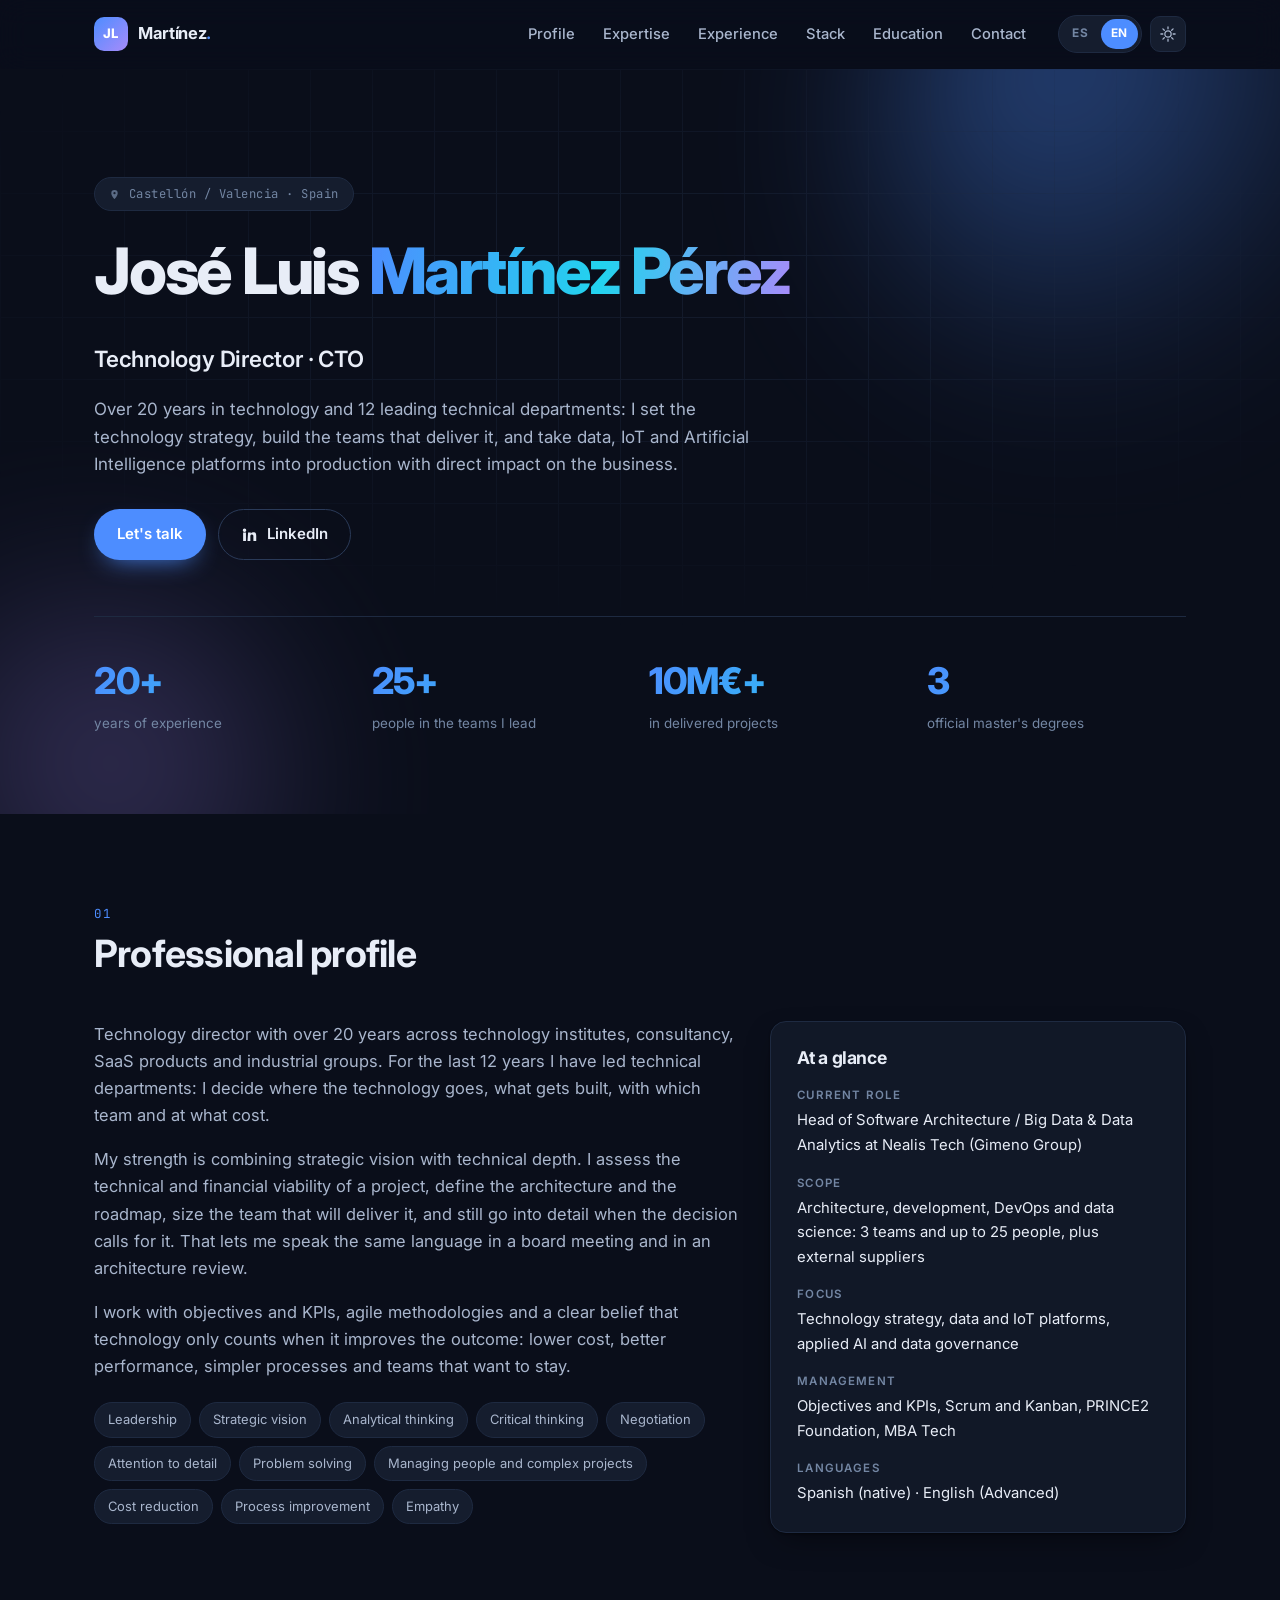
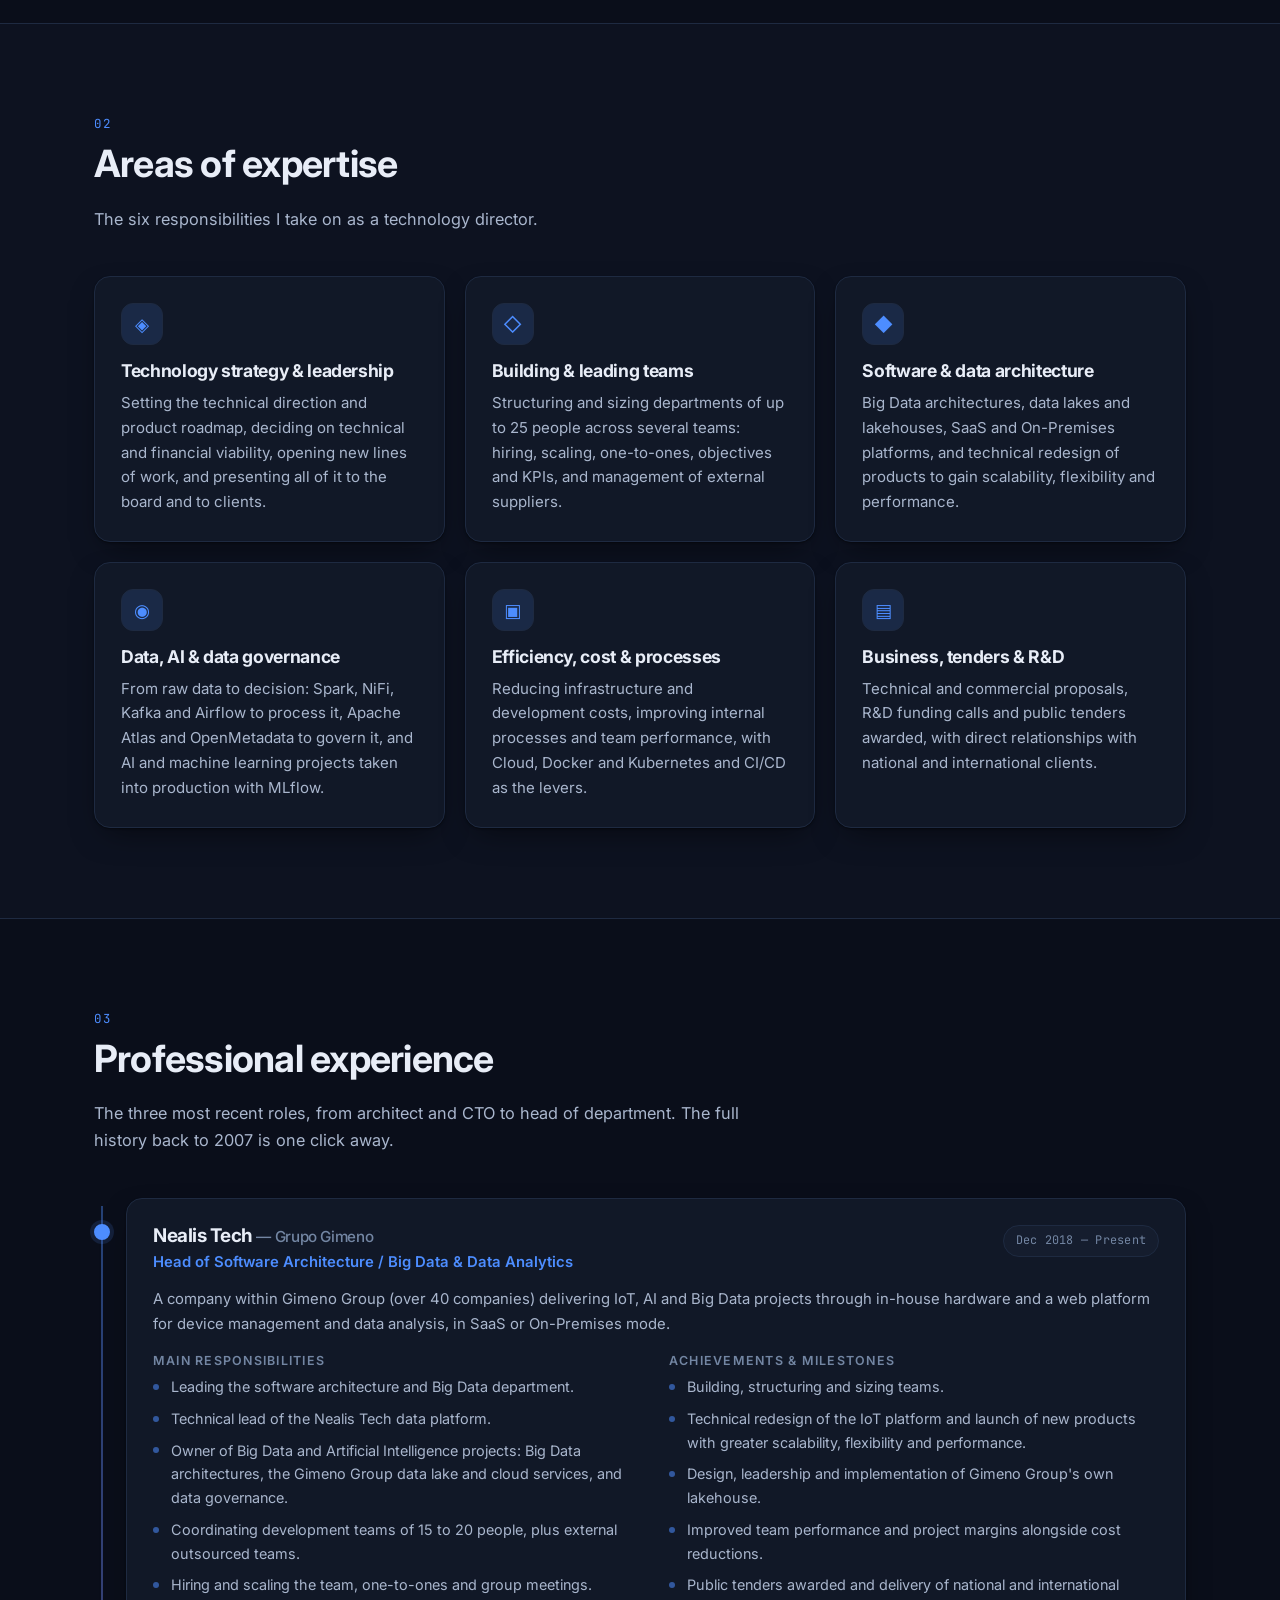
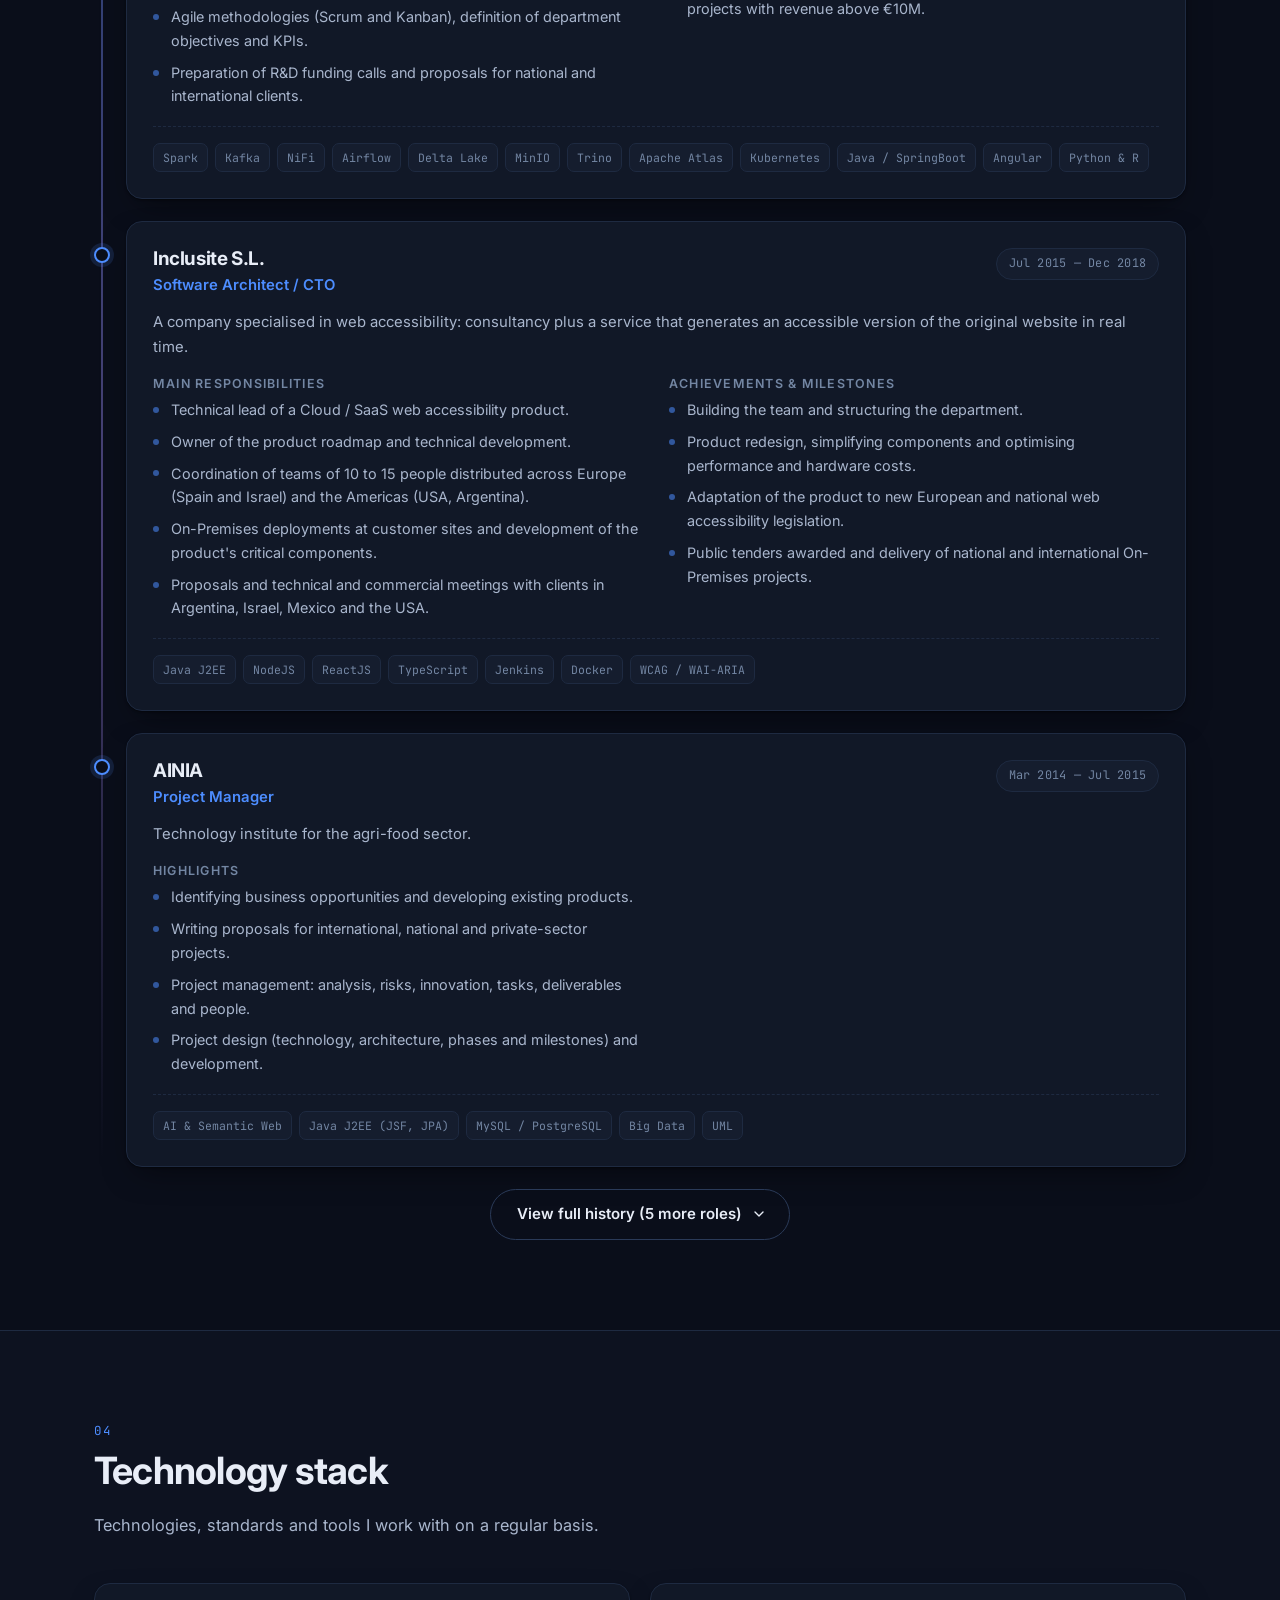
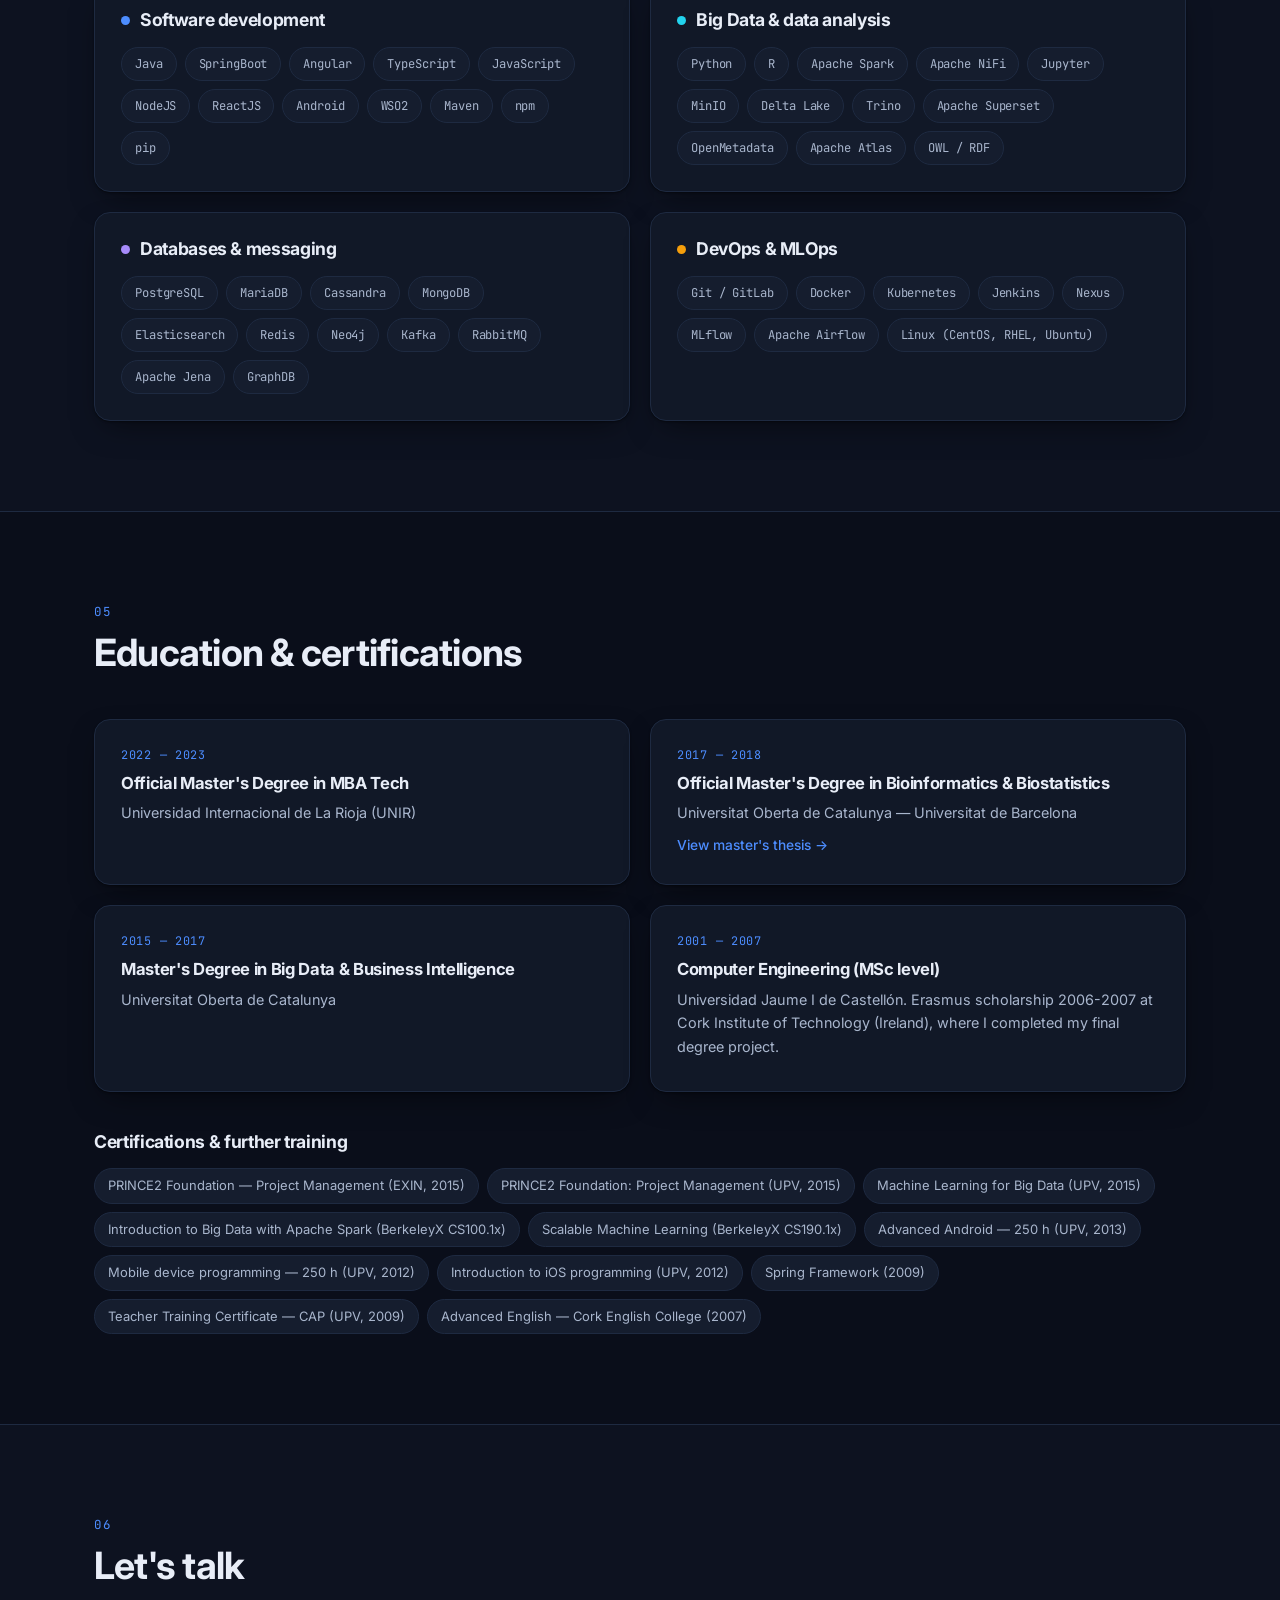
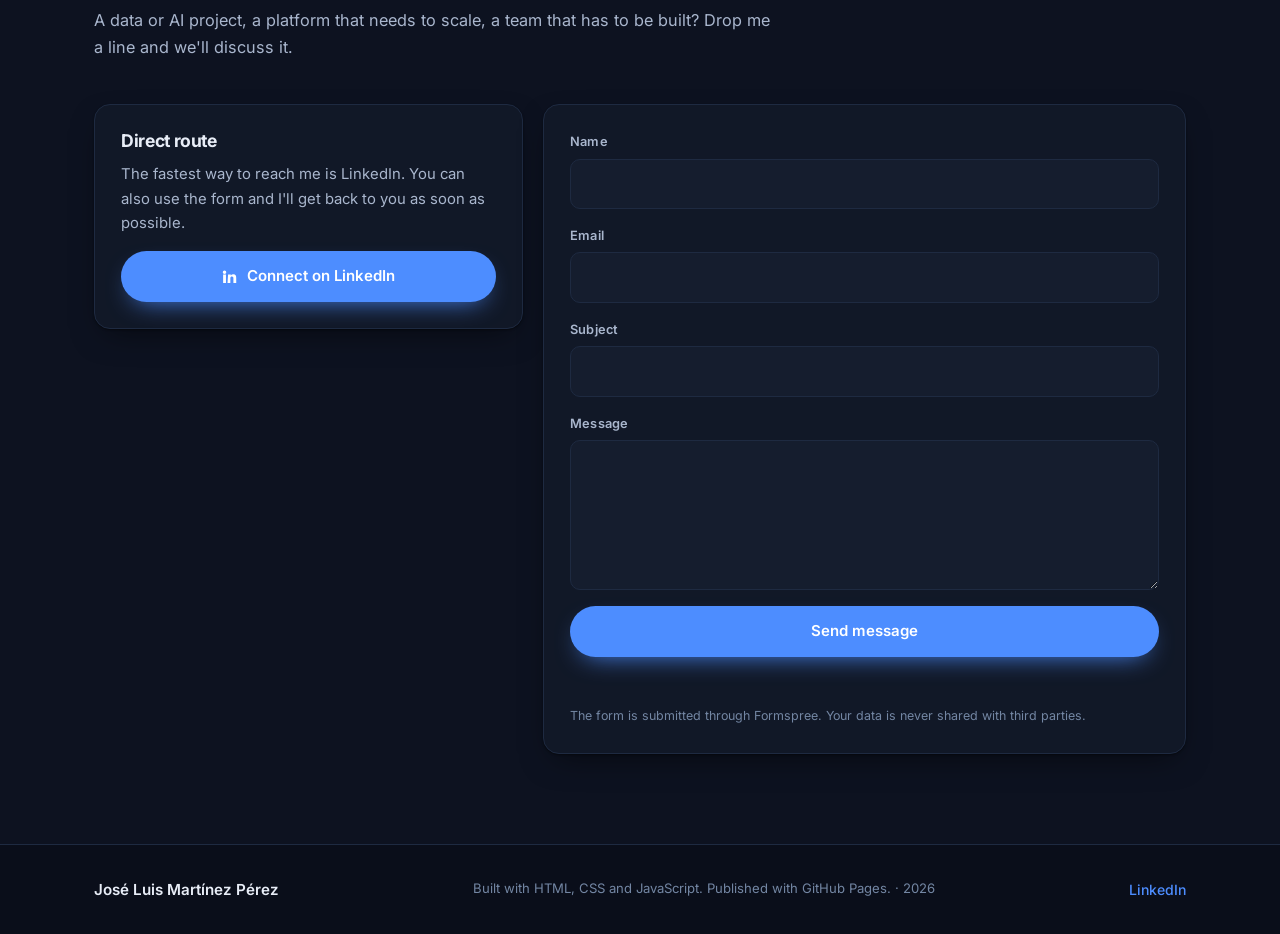
==== index.html @ 277a0e8e "first commit" ====
<!DOCTYPE html>
<html lang="es" data-theme="dark">
<head>
  <meta charset="UTF-8">
  <meta name="viewport" content="width=device-width, initial-scale=1.0">
  <title>José Luis Martínez Pérez — Director de Tecnología / CTO</title>

  <meta name="description" data-i18n="meta.description" content="Director de Tecnología / CTO con más de 20 años de experiencia. Estrategia tecnológica, dirección de equipos de desarrollo y plataformas de datos, IoT e Inteligencia Artificial en producción.">
  <meta name="author" content="José Luis Martínez Pérez">
  <meta name="theme-color" content="#0a0e1a">

  <!-- Open Graph -->
  <meta property="og:type" content="profile">
  <meta property="og:title" content="José Luis Martínez Pérez — Director de Tecnología / CTO">
  <meta property="og:description" data-i18n="meta.description" content="Director de Tecnología / CTO con más de 20 años de experiencia. Estrategia tecnológica, dirección de equipos y plataformas de datos e IA.">
  <meta property="og:url" content="https://USUARIO.github.io/">
  <meta name="twitter:card" content="summary_large_image">

  <link rel="canonical" href="https://USUARIO.github.io/">
  <link rel="icon" href="assets/img/favicon.svg" type="image/svg+xml">
  <link rel="preconnect" href="https://fonts.googleapis.com">
  <link rel="preconnect" href="https://fonts.gstatic.com" crossorigin>
  <link href="https://fonts.googleapis.com/css2?family=Inter:wght@300;400;500;600;700;800&family=JetBrains+Mono:wght@400;500&display=swap" rel="stylesheet">
  <link rel="stylesheet" href="assets/css/styles.css">

  <script type="application/ld+json">
  {
    "@context": "https://schema.org",
    "@type": "Person",
    "name": "José Luis Martínez Pérez",
    "jobTitle": "Chief Technology Officer",
    "url": "https://USUARIO.github.io/",
    "sameAs": ["https://www.linkedin.com/in/jlmartinez-tech-professional/"],
    "alumniOf": [
      {"@type": "CollegeOrUniversity", "name": "Universidad Jaume I de Castellón"},
      {"@type": "CollegeOrUniversity", "name": "Universitat Oberta de Catalunya"},
      {"@type": "CollegeOrUniversity", "name": "Universidad Internacional de La Rioja"}
    ],
    "knowsAbout": ["Big Data", "Inteligencia Artificial", "Arquitectura de Software", "Data Governance", "IoT", "Cloud", "DevOps"]
  }
  </script>
</head>
<body>
<a class="skip-link" href="#main" data-i18n="a11y.skip">Saltar al contenido principal</a>

<!-- ================= HEADER ================= -->
<header class="site-header" id="site-header">
  <div class="container header-inner">
    <a class="brand" href="#hero" aria-label="José Luis Martínez Pérez">
      <span class="brand-mark">JL</span>
      <span class="brand-text">Martínez<span class="dot">.</span></span>
    </a>

    <nav class="nav" id="nav" aria-label="Navegación principal">
      <a href="#about"      data-i18n="nav.about">Perfil</a>
      <a href="#expertise"  data-i18n="nav.expertise">Especialización</a>
      <a href="#experience" data-i18n="nav.experience">Experiencia</a>
      <a href="#stack"      data-i18n="nav.stack">Stack</a>
      <a href="#education"  data-i18n="nav.education">Formación</a>
      <a href="#contact"    data-i18n="nav.contact">Contacto</a>
    </nav>

    <div class="header-actions">
      <div class="lang-switch" role="group" aria-label="Idioma / Language">
        <button type="button" class="lang-btn is-active" data-lang="es" aria-pressed="true">ES</button>
        <button type="button" class="lang-btn" data-lang="en" aria-pressed="false">EN</button>
      </div>

      <button type="button" class="icon-btn" id="theme-toggle" aria-label="Cambiar tema" data-i18n-aria-label="a11y.theme">
        <svg class="icon-sun" viewBox="0 0 24 24" aria-hidden="true"><circle cx="12" cy="12" r="4.2"/><path d="M12 2.5v2.6M12 18.9v2.6M2.5 12h2.6M18.9 12h2.6M5.2 5.2l1.9 1.9M16.9 16.9l1.9 1.9M18.8 5.2l-1.9 1.9M7.1 16.9l-1.9 1.9"/></svg>
        <svg class="icon-moon" viewBox="0 0 24 24" aria-hidden="true"><path d="M20 14.2A8.4 8.4 0 1 1 9.8 4a6.6 6.6 0 0 0 10.2 10.2z"/></svg>
      </button>

      <button type="button" class="icon-btn nav-toggle" id="nav-toggle" aria-label="Abrir menú" data-i18n-aria-label="a11y.menu" aria-expanded="false" aria-controls="nav">
        <span class="burger"></span>
      </button>
    </div>
  </div>
  <div class="scroll-progress" id="scroll-progress" aria-hidden="true"></div>
</header>

<main id="main">

  <!-- ================= HERO ================= -->
  <section class="hero" id="hero">
    <div class="hero-bg" aria-hidden="true"><span class="orb orb-1"></span><span class="orb orb-2"></span><span class="grid-lines"></span></div>
    <div class="container hero-inner">
      <p class="eyebrow reveal" data-i18n="hero.eyebrow">Castellón / Valencia · España</p>
      <h1 class="reveal">José Luis <span class="grad">Martínez Pérez</span></h1>
      <p class="hero-role reveal" data-i18n="hero.role">Director de Tecnología · CTO</p>
      <p class="hero-lead reveal" data-i18n="hero.lead">Más de 20 años en tecnología y 12 dirigiendo áreas técnicas: defino la estrategia tecnológica, construyo los equipos que la ejecutan y llevo a producción plataformas de datos, IoT e Inteligencia Artificial con impacto directo en el negocio.</p>
      <div class="hero-cta reveal">
        <a class="btn btn-primary" href="#contact" data-i18n="hero.ctaContact">Hablemos</a>
        <a class="btn btn-ghost" href="https://www.linkedin.com/in/jlmartinez-tech-professional/" target="_blank" rel="noopener noreferrer">
          <svg viewBox="0 0 24 24" aria-hidden="true" class="btn-icon"><path d="M4.98 3.5a2.5 2.5 0 1 1 0 5 2.5 2.5 0 0 1 0-5zM3 9h4v12H3zM10 9h3.8v1.7h.05A4.2 4.2 0 0 1 17.6 8.7c3 0 3.9 1.9 3.9 5v7.3h-4v-6.5c0-1.6-.6-2.6-2-2.6-1.2 0-1.9.8-2.2 1.6-.1.3-.1.7-.1 1.1V21h-4z"/></svg>
          LinkedIn
        </a>
      </div>

      <ul class="metrics reveal">
        <li><span class="metric-value" data-count="20" data-suffix="+">0</span><span class="metric-label" data-i18n="metrics.years">años de experiencia</span></li>
        <li><span class="metric-value" data-count="25" data-suffix="+">0</span><span class="metric-label" data-i18n="metrics.team">personas en los equipos que dirijo</span></li>
        <li><span class="metric-value" data-count="10" data-suffix="M€+">0</span><span class="metric-label" data-i18n="metrics.revenue">en proyectos ejecutados</span></li>
        <li><span class="metric-value" data-count="3" data-suffix="">0</span><span class="metric-label" data-i18n="metrics.masters">másteres oficiales</span></li>
      </ul>
    </div>
  </section>

  <!-- ================= ABOUT ================= -->
  <section class="section" id="about">
    <div class="container">
      <header class="section-head reveal">
        <span class="section-index">01</span>
        <h2 data-i18n="about.title">Perfil profesional</h2>
      </header>

      <div class="about-grid">
        <div class="about-text reveal">
          <p data-i18n="about.p1">Director de tecnología con más de 20 años de recorrido en institutos tecnológicos, consultoría, producto SaaS y grupos industriales. Los últimos 12 años he dirigido áreas técnicas: decido hacia dónde va la tecnología, qué se construye, con qué equipo y a qué coste.</p>
          <p data-i18n="about.p2">Mi punto fuerte es la combinación de visión estratégica y profundidad técnica. Evalúo la viabilidad técnica y económica de un proyecto, defino la arquitectura y el roadmap, dimensiono el equipo que lo hará realidad y sigo bajando al detalle cuando la decisión lo exige. Eso me permite hablar el mismo idioma en un comité de dirección y en una revisión de arquitectura.</p>
          <p data-i18n="about.p3">Trabajo con objetivos y KPIs, metodologías ágiles y una idea clara de que la tecnología solo vale si mejora el resultado: menos coste, más rendimiento, procesos más simples y equipos que quieren quedarse.</p>

          <ul class="chips" aria-label="Habilidades">
            <li data-i18n="skills.leadership">Liderazgo</li>
            <li data-i18n="skills.strategy">Visión estratégica</li>
            <li data-i18n="skills.analytical">Capacidad analítica</li>
            <li data-i18n="skills.critical">Pensamiento crítico</li>
            <li data-i18n="skills.negotiation">Negociación</li>
            <li data-i18n="skills.detail">Atención al detalle</li>
            <li data-i18n="skills.problem">Resolución de problemas</li>
            <li data-i18n="skills.people">Gestión de personas y proyectos complejos</li>
            <li data-i18n="skills.cost">Reducción de costes</li>
            <li data-i18n="skills.process">Mejora de procesos</li>
            <li data-i18n="skills.empathy">Empatía</li>
          </ul>
        </div>

        <aside class="card about-card reveal">
          <h3 data-i18n="about.factsTitle">En resumen</h3>
          <dl class="facts">
            <div><dt data-i18n="about.fRole">Rol actual</dt><dd data-i18n="about.fRoleV">Director del área de arquitectura software / Big Data &amp; Data Analytics en Nealis Tech (Grupo Gimeno)</dd></div>
            <div><dt data-i18n="about.fScope">Ámbito</dt><dd data-i18n="about.fScopeV">Arquitectura, desarrollo, DevOps y ciencia de datos: 3 equipos y hasta 25 personas, con proveedores externos</dd></div>
            <div><dt data-i18n="about.fFocus">Foco</dt><dd data-i18n="about.fFocusV">Estrategia tecnológica, plataformas de datos e IoT, IA aplicada y gobierno del dato</dd></div>
            <div><dt data-i18n="about.fMethod">Gestión</dt><dd data-i18n="about.fMethodV">Objetivos y KPIs, Scrum y Kanban, PRINCE2 Foundation, MBA Tech</dd></div>
            <div><dt data-i18n="about.fLang">Idiomas</dt><dd data-i18n="about.fLangV">Español (nativo) · Inglés (Advanced)</dd></div>
          </dl>
        </aside>
      </div>
    </div>
  </section>

  <!-- ================= EXPERTISE ================= -->
  <section class="section section-alt" id="expertise">
    <div class="container">
      <header class="section-head reveal">
        <span class="section-index">02</span>
        <h2 data-i18n="expertise.title">Áreas de especialización</h2>
        <p class="section-sub" data-i18n="expertise.sub">Las seis responsabilidades que asumo como director de tecnología.</p>
      </header>

      <div class="cards">
        <article class="card reveal">
          <div class="card-icon" aria-hidden="true">◈</div>
          <h3 data-i18n="exp1.t">Estrategia y dirección tecnológica</h3>
          <p data-i18n="exp1.d">Definición del rumbo técnico y del roadmap de producto, decisiones de viabilidad técnica y económica, apertura de nuevas líneas de trabajo y presentación de todo ello ante dirección y cliente.</p>
        </article>
        <article class="card reveal">
          <div class="card-icon" aria-hidden="true">◇</div>
          <h3 data-i18n="exp2.t">Construcción y dirección de equipos</h3>
          <p data-i18n="exp2.d">Estructuración y dimensionamiento de departamentos de hasta 25 personas repartidos en varios equipos: contratación, escalado, one-to-ones, objetivos y KPIs, y gestión de proveedores externos.</p>
        </article>
        <article class="card reveal">
          <div class="card-icon" aria-hidden="true">◆</div>
          <h3 data-i18n="exp3.t">Arquitectura de software y datos</h3>
          <p data-i18n="exp3.d">Arquitecturas Big Data, datalakes y lakehouses, plataformas SaaS y On-Premises, y rediseño técnico de productos para ganar escalabilidad, flexibilidad y rendimiento.</p>
        </article>
        <article class="card reveal">
          <div class="card-icon" aria-hidden="true">◉</div>
          <h3 data-i18n="exp4.t">Datos, IA y gobierno del dato</h3>
          <p data-i18n="exp4.d">Del dato en bruto a la decisión: Spark, NiFi, Kafka y Airflow para procesarlo, Apache Atlas y OpenMetadata para gobernarlo, y proyectos de IA y machine learning llevados a producción con MLflow.</p>
        </article>
        <article class="card reveal">
          <div class="card-icon" aria-hidden="true">▣</div>
          <h3 data-i18n="exp5.t">Eficiencia, coste y procesos</h3>
          <p data-i18n="exp5.d">Reducción de costes de infraestructura y desarrollo, mejora de procesos internos y del rendimiento del equipo, con Cloud, Docker y Kubernetes y CI/CD como palancas.</p>
        </article>
        <article class="card reveal">
          <div class="card-icon" aria-hidden="true">▤</div>
          <h3 data-i18n="exp6.t">Negocio, licitaciones e I+D</h3>
          <p data-i18n="exp6.d">Propuestas técnicas y económicas, convocatorias de I+D y licitaciones públicas adjudicadas, con relación directa con cliente nacional e internacional.</p>
        </article>
      </div>
    </div>
  </section>

  <!-- ================= EXPERIENCE ================= -->
  <section class="section" id="experience">
    <div class="container">
      <header class="section-head reveal">
        <span class="section-index">03</span>
        <h2 data-i18n="experience.title">Experiencia profesional</h2>
        <p class="section-sub" data-i18n="experience.sub">Los últimos tres puestos, de arquitecto y CTO a director de área. El historial completo, hasta 2007, está un clic más abajo.</p>
      </header>

      <ol class="timeline" id="timeline">
        <!-- Nealis Tech -->
        <li class="tl-item reveal">
          <div class="tl-marker" aria-hidden="true"></div>
          <div class="tl-card card">
            <div class="tl-head">
              <div>
                <h3>Nealis Tech <span class="tl-org">— Grupo Gimeno</span></h3>
                <p class="tl-role" data-i18n="job1.role">Director del área de arquitectura software / Big Data &amp; Data Analytics</p>
              </div>
              <span class="tl-date"><span data-i18n="job1.date">Dic 2018 — Actualidad</span></span>
            </div>
            <p class="tl-about" data-i18n="job1.about">Empresa del Grupo Gimeno (más de 40 empresas) dedicada a proyectos de IoT, IA y Big Data mediante hardware propio y una plataforma web de gestión de dispositivos y análisis de datos, en modo SaaS u On-Premises.</p>
            <div class="tl-cols">
              <div>
                <h4 data-i18n="labels.functions">Funciones principales</h4>
                <ul>
                  <li data-i18n="job1.f1">Dirección del área de arquitectura software y Big Data.</li>
                  <li data-i18n="job1.f2">Líder técnico de la plataforma de datos de Nealis Tech.</li>
                  <li data-i18n="job1.f3">Responsable de proyectos de Big Data e Inteligencia Artificial: arquitecturas Big Data, datalake y servicios cloud de Grupo Gimeno, y gobierno del dato.</li>
                  <li data-i18n="job1.f4">Coordinación de equipos de desarrollo de 15 a 20 personas, más equipos externos en outsourcing.</li>
                  <li data-i18n="job1.f5">Contratación y escalado del equipo, one-to-ones y reuniones grupales.</li>
                  <li data-i18n="job1.f6">Metodologías ágiles (Scrum y Kanban), definición de objetivos y KPIs del departamento.</li>
                  <li data-i18n="job1.f7">Preparación de convocatorias de I+D y propuestas a clientes nacionales e internacionales.</li>
                </ul>
              </div>
              <div>
                <h4 data-i18n="labels.achievements">Logros e hitos</h4>
                <ul>
                  <li data-i18n="job1.a1">Construcción, estructuración y dimensionamiento de equipos.</li>
                  <li data-i18n="job1.a2">Rediseño técnico de la plataforma IoT y lanzamiento de nuevos productos con mayor escalabilidad, flexibilidad y rendimiento.</li>
                  <li data-i18n="job1.a3">Diseño, dirección e implementación del lakehouse propio de Grupo Gimeno.</li>
                  <li data-i18n="job1.a4">Aumento del rendimiento del equipo y del beneficio de los proyectos con reducción de costes.</li>
                  <li data-i18n="job1.a5">Adjudicación de licitaciones públicas y ejecución de proyectos nacionales e internacionales con facturación superior a 10 M€.</li>
                </ul>
              </div>
            </div>
            <ul class="tl-tags">
              <li>Spark</li><li>Kafka</li><li>NiFi</li><li>Airflow</li><li>Delta Lake</li><li>MinIO</li><li>Trino</li><li>Apache Atlas</li><li>Kubernetes</li><li>Java / SpringBoot</li><li>Angular</li><li>Python &amp; R</li>
            </ul>
          </div>
        </li>

        <!-- Inclusite -->
        <li class="tl-item reveal">
          <div class="tl-marker" aria-hidden="true"></div>
          <div class="tl-card card">
            <div class="tl-head">
              <div>
                <h3>Inclusite S.L.</h3>
                <p class="tl-role" data-i18n="job2.role">Arquitecto de software / CTO</p>
              </div>
              <span class="tl-date"><span data-i18n="job2.date">Jul 2015 — Dic 2018</span></span>
            </div>
            <p class="tl-about" data-i18n="job2.about">Empresa dedicada a la accesibilidad web: consultoría y un servicio que genera en tiempo real una versión accesible de la web original.</p>
            <div class="tl-cols">
              <div>
                <h4 data-i18n="labels.functions">Funciones principales</h4>
                <ul>
                  <li data-i18n="job2.f1">Líder técnico de un producto de accesibilidad web Cloud / SaaS.</li>
                  <li data-i18n="job2.f2">Responsable del roadmap de producto y del desarrollo técnico.</li>
                  <li data-i18n="job2.f3">Coordinación de equipos de 10 a 15 personas distribuidos entre Europa (España e Israel) y América (EE. UU., Argentina).</li>
                  <li data-i18n="job2.f4">Implantaciones On-Premises en instalaciones de cliente y desarrollo de las partes críticas del producto.</li>
                  <li data-i18n="job2.f5">Propuestas y reuniones técnicas y comerciales con clientes de Argentina, Israel, México y EE. UU.</li>
                </ul>
              </div>
              <div>
                <h4 data-i18n="labels.achievements">Logros e hitos</h4>
                <ul>
                  <li data-i18n="job2.a1">Construcción del equipo y estructuración del departamento.</li>
                  <li data-i18n="job2.a2">Rediseño del producto simplificando piezas y optimizando rendimiento y costes de hardware.</li>
                  <li data-i18n="job2.a3">Adaptación del producto a la nueva legislación europea y nacional de accesibilidad web.</li>
                  <li data-i18n="job2.a4">Adjudicación de licitaciones públicas y ejecución de proyectos On-Premises nacionales e internacionales.</li>
                </ul>
              </div>
            </div>
            <ul class="tl-tags">
              <li>Java J2EE</li><li>NodeJS</li><li>ReactJS</li><li>TypeScript</li><li>Jenkins</li><li>Docker</li><li>WCAG / WAI-ARIA</li>
            </ul>
          </div>
        </li>

        <!-- AINIA -->
        <li class="tl-item reveal">
          <div class="tl-marker" aria-hidden="true"></div>
          <div class="tl-card card">
            <div class="tl-head">
              <div>
                <h3>AINIA</h3>
                <p class="tl-role" data-i18n="job3.role">Jefe de proyectos</p>
              </div>
              <span class="tl-date"><span data-i18n="job3.date">Mar 2014 — Jul 2015</span></span>
            </div>
            <p class="tl-about" data-i18n="job3.about">Instituto tecnológico del sector agroalimentario.</p>
            <div class="tl-cols">
              <div>
                <h4 data-i18n="labels.highlights">Destacado</h4>
                <ul>
                  <li data-i18n="job3.f1">Búsqueda de oportunidades de negocio y desarrollo de productos existentes.</li>
                  <li data-i18n="job3.f2">Elaboración de propuestas de proyectos internacionales, nacionales y de empresa privada.</li>
                  <li data-i18n="job3.f3">Gestión de proyectos: análisis, riesgos, innovación, tareas, entregables y personas.</li>
                  <li data-i18n="job3.f4">Diseño de proyecto (tecnología, arquitectura, fases e hitos) y desarrollo.</li>
                </ul>
              </div>
            </div>
            <ul class="tl-tags">
              <li>AI &amp; Semantic Web</li><li>Java J2EE (JSF, JPA)</li><li>MySQL / PostgreSQL</li><li>Big Data</li><li>UML</li>
            </ul>
          </div>
        </li>

        <!-- The Net Firm -->
        <li class="tl-item tl-extra reveal">
          <div class="tl-marker" aria-hidden="true"></div>
          <div class="tl-card card">
            <div class="tl-head">
              <div>
                <h3>The Net Firm</h3>
                <p class="tl-role" data-i18n="job4.role">Arquitecto Java / Android</p>
              </div>
              <span class="tl-date"><span data-i18n="job4.date">May 2013 — Mar 2014</span></span>
            </div>
            <p class="tl-about" data-i18n="job4.about">Empresa tecnológica centrada en aplicaciones móviles para el sector bancario.</p>
            <div class="tl-cols">
              <div>
                <h4 data-i18n="labels.highlights">Destacado</h4>
                <ul>
                  <li data-i18n="job4.f1">Proyecto XMLAPPS: framework para desarrollar aplicaciones móviles de forma ágil, con contenido actualizable sin republicar en el market.</li>
                  <li data-i18n="job4.f2">Generación programática de vistas a partir de XML similares a los nativos, con atributos añadidos para componentes dinámicos.</li>
                  <li data-i18n="job4.f3">Nuevos desarrollos y mantenimiento en J2EE, JPA y JSF.</li>
                </ul>
              </div>
            </div>
            <ul class="tl-tags"><li>Java</li><li>Android</li><li>J2EE</li><li>JPA</li><li>JSF</li></ul>
          </div>
        </li>

        <!-- ITI -->
        <li class="tl-item tl-extra reveal">
          <div class="tl-marker" aria-hidden="true"></div>
          <div class="tl-card card">
            <div class="tl-head">
              <div>
                <h3>Instituto Tecnológico de Informática (ITI)</h3>
                <p class="tl-role" data-i18n="job5.role">Técnico I+D+i</p>
              </div>
              <span class="tl-date"><span data-i18n="job5.date">Sep 2010 — May 2013</span></span>
            </div>
            <p class="tl-about" data-i18n="job5.about">Instituto tecnológico con proyectos en sectores de diversa índole, dentro del área de Internet y Computación Ubicua (AICU). Proyectos destacados: REMPLANET, CONSUM y RoutingMaps.</p>
            <ul class="tl-tags"><li>Java + Spring</li><li>JSF / JPA / Primefaces</li><li>MySQL / PostgreSQL</li><li>Spark</li><li>Android</li><li>CI &amp; code quality</li></ul>
          </div>
        </li>

        <!-- Tecnocom -->
        <li class="tl-item tl-extra reveal">
          <div class="tl-marker" aria-hidden="true"></div>
          <div class="tl-card card">
            <div class="tl-head">
              <div>
                <h3>Tecnocom</h3>
                <p class="tl-role" data-i18n="job6.role">Programador sénior</p>
              </div>
              <span class="tl-date"><span data-i18n="job6.date">Mar 2008 — Sep 2010</span></span>
            </div>
            <p class="tl-about" data-i18n="job6.about">Consultora centrada en el sector bancario. Diseño de aplicación, investigación de soluciones, valoración de coste y relación con cliente. Desarrollo de la intranet de La Caixa y proyectos con Spring Webflow, con programadores júnior a mi cargo y su formación en Java y J2EE.</p>
            <ul class="tl-tags"><li>J2EE</li><li>Spring Webflow</li><li>Weblogic / JBoss</li><li>JUnit</li><li>PHP / JavaScript</li></ul>
          </div>
        </li>

        <!-- PILZ -->
        <li class="tl-item tl-extra reveal">
          <div class="tl-marker" aria-hidden="true"></div>
          <div class="tl-card card">
            <div class="tl-head">
              <div>
                <h3>PILZ Ireland</h3>
                <p class="tl-role" data-i18n="job7.role">Ingeniero de compiladores</p>
              </div>
              <span class="tl-date"><span data-i18n="job7.date">Oct 2007 — Feb 2008</span></span>
            </div>
            <p class="tl-about" data-i18n="job7.about">Multinacional industrial de dispositivos de seguridad (PLCs). Diseño y desarrollo de un compilador para el estándar IEC-1131: analizador sintáctico y semántico en Java y simulación del compilador en C, coordinando con los equipos de hardware y de Alemania.</p>
            <ul class="tl-tags"><li>Java</li><li>C</li><li>IEC-1131</li><li>Compilers</li><li>Testing</li></ul>
          </div>
        </li>

        <!-- Irish Life -->
        <li class="tl-item tl-extra reveal">
          <div class="tl-marker" aria-hidden="true"></div>
          <div class="tl-card card">
            <div class="tl-head">
              <div>
                <h3>Irish Life &amp; Permanent TSB</h3>
                <p class="tl-role" data-i18n="job8.role">Programador</p>
              </div>
              <span class="tl-date"><span data-i18n="job8.date">Jun 2007 — Oct 2007</span></span>
            </div>
            <p class="tl-about" data-i18n="job8.about">Consultoría para el banco irlandés Permanent TSB: análisis de requerimientos, propuesta de soluciones y desarrollo de la intranet del banco.</p>
            <ul class="tl-tags"><li>PHP</li><li>JavaScript</li><li>C#.NET</li><li>SQL Server</li></ul>
          </div>
        </li>
      </ol>

      <div class="tl-more reveal">
        <button type="button" class="btn btn-ghost tl-more-btn" id="tl-more-btn" aria-expanded="false" aria-controls="timeline">
          <span id="tl-more-label" data-i18n="experience.showMore">Ver historial completo (5 puestos más)</span>
          <svg class="chev" viewBox="0 0 24 24" aria-hidden="true"><path d="M6 9l6 6 6-6"/></svg>
        </button>
      </div>
    </div>
  </section>

  <!-- ================= STACK ================= -->
  <section class="section section-alt" id="stack">
    <div class="container">
      <header class="section-head reveal">
        <span class="section-index">04</span>
        <h2 data-i18n="stack.title">Stack tecnológico</h2>
        <p class="section-sub" data-i18n="stack.sub">Tecnologías, estándares y herramientas con las que trabajo habitualmente.</p>
      </header>

      <div class="stack-grid">
        <div class="card stack-card reveal">
          <h3><span class="stack-dot s1" aria-hidden="true"></span><span data-i18n="stack.c1">Desarrollo de software</span></h3>
          <ul class="chips mono">
            <li>Java</li><li>SpringBoot</li><li>Angular</li><li>TypeScript</li><li>JavaScript</li><li>NodeJS</li><li>ReactJS</li><li>Android</li><li>WSO2</li><li>Maven</li><li>npm</li><li>pip</li>
          </ul>
        </div>
        <div class="card stack-card reveal">
          <h3><span class="stack-dot s2" aria-hidden="true"></span><span data-i18n="stack.c2">Big Data y análisis de datos</span></h3>
          <ul class="chips mono">
            <li>Python</li><li>R</li><li>Apache Spark</li><li>Apache NiFi</li><li>Jupyter</li><li>MinIO</li><li>Delta Lake</li><li>Trino</li><li>Apache Superset</li><li>OpenMetadata</li><li>Apache Atlas</li><li>OWL / RDF</li>
          </ul>
        </div>
        <div class="card stack-card reveal">
          <h3><span class="stack-dot s3" aria-hidden="true"></span><span data-i18n="stack.c3">Bases de datos y colas</span></h3>
          <ul class="chips mono">
            <li>PostgreSQL</li><li>MariaDB</li><li>Cassandra</li><li>MongoDB</li><li>Elasticsearch</li><li>Redis</li><li>Neo4j</li><li>Kafka</li><li>RabbitMQ</li><li>Apache Jena</li><li>GraphDB</li>
          </ul>
        </div>
        <div class="card stack-card reveal">
          <h3><span class="stack-dot s4" aria-hidden="true"></span><span data-i18n="stack.c4">DevOps y MLOps</span></h3>
          <ul class="chips mono">
            <li>Git / GitLab</li><li>Docker</li><li>Kubernetes</li><li>Jenkins</li><li>Nexus</li><li>MLflow</li><li>Apache Airflow</li><li>Linux (CentOS, RHEL, Ubuntu)</li>
          </ul>
        </div>
      </div>
    </div>
  </section>

  <!-- ================= EDUCATION ================= -->
  <section class="section" id="education">
    <div class="container">
      <header class="section-head reveal">
        <span class="section-index">05</span>
        <h2 data-i18n="education.title">Formación y certificaciones</h2>
      </header>

      <div class="edu-grid">
        <article class="card edu reveal">
          <span class="edu-year">2022 — 2023</span>
          <h3 data-i18n="edu1.t">Máster oficial universitario en MBA Tech</h3>
          <p data-i18n="edu1.d">Universidad Internacional de La Rioja (UNIR)</p>
        </article>
        <article class="card edu reveal">
          <span class="edu-year">2017 — 2018</span>
          <h3 data-i18n="edu2.t">Máster oficial en Bioinformática y Bioestadística</h3>
          <p data-i18n="edu2.d">Universitat Oberta de Catalunya — Universitat de Barcelona</p>
          <a class="link" href="http://hdl.handle.net/10609/81686" target="_blank" rel="noopener noreferrer" data-i18n="edu2.link">Ver documentación del TFM →</a>
        </article>
        <article class="card edu reveal">
          <span class="edu-year">2015 — 2017</span>
          <h3 data-i18n="edu3.t">Máster en Big Data y Business Intelligence</h3>
          <p data-i18n="edu3.d">Universitat Oberta de Catalunya</p>
        </article>
        <article class="card edu reveal">
          <span class="edu-year">2001 — 2007</span>
          <h3 data-i18n="edu4.t">Ingeniería Informática</h3>
          <p data-i18n="edu4.d">Universidad Jaume I de Castellón. Beca Erasmus 2006-2007 en el Cork Institute of Technology (Irlanda), donde realicé el proyecto de fin de carrera.</p>
        </article>
      </div>

      <div class="cert-block reveal">
        <h3 data-i18n="education.certTitle">Certificaciones y otros estudios</h3>
        <ul class="chips">
          <li data-i18n="cert.prince2">PRINCE2 Foundation — Project Management (EXIN, 2015)</li>
          <li data-i18n="cert.prince2upv">PRINCE2 Foundation: Gestión de Proyectos (UPV, 2015)</li>
          <li data-i18n="cert.ml">Machine Learning for Big Data (UPV, 2015)</li>
          <li data-i18n="cert.spark">Introduction to Big Data with Apache Spark (BerkeleyX CS100.1x)</li>
          <li data-i18n="cert.sml">Scalable Machine Learning (BerkeleyX CS190.1x)</li>
          <li data-i18n="cert.android">Android Avanzado — 250 h (UPV, 2013)</li>
          <li data-i18n="cert.mobile">Programación de dispositivos móviles — 250 h (UPV, 2012)</li>
          <li data-i18n="cert.ios">Introducción a la programación iOS (UPV, 2012)</li>
          <li data-i18n="cert.spring">Spring Framework (2009)</li>
          <li data-i18n="cert.cap">Curso de Adaptación Pedagógica — CAP (UPV, 2009)</li>
          <li data-i18n="cert.english">Advanced English — Cork English College (2007)</li>
        </ul>
      </div>
    </div>
  </section>

  <!-- ================= CONTACT ================= -->
  <section class="section section-contact" id="contact">
    <div class="container">
      <header class="section-head reveal">
        <span class="section-index">06</span>
        <h2 data-i18n="contact.title">Hablemos</h2>
        <p class="section-sub" data-i18n="contact.sub">¿Un proyecto de datos o IA, una plataforma que necesita escalar, un equipo que hay que construir? Escríbeme y lo comentamos.</p>
      </header>

      <div class="contact-grid">
        <div class="card contact-side reveal">
          <h3 data-i18n="contact.sideTitle">Vía directa</h3>
          <p data-i18n="contact.sideText">La forma más rápida de contactar conmigo es LinkedIn. También puedes usar el formulario y te responderé lo antes posible.</p>
          <a class="btn btn-primary btn-block" href="https://www.linkedin.com/in/jlmartinez-tech-professional/" target="_blank" rel="noopener noreferrer">
            <svg viewBox="0 0 24 24" aria-hidden="true" class="btn-icon"><path d="M4.98 3.5a2.5 2.5 0 1 1 0 5 2.5 2.5 0 0 1 0-5zM3 9h4v12H3zM10 9h3.8v1.7h.05A4.2 4.2 0 0 1 17.6 8.7c3 0 3.9 1.9 3.9 5v7.3h-4v-6.5c0-1.6-.6-2.6-2-2.6-1.2 0-1.9.8-2.2 1.6-.1.3-.1.7-.1 1.1V21h-4z"/></svg>
            <span data-i18n="contact.linkedinBtn">Conectar en LinkedIn</span>
          </a>
        </div>

        <form class="card contact-form reveal" id="contact-form" method="POST" action="https://formspree.io/f/TU_ENDPOINT" novalidate>
          <div class="field">
            <label for="cf-name" data-i18n="form.name">Nombre</label>
            <input type="text" id="cf-name" name="name" required autocomplete="name">
          </div>
          <div class="field">
            <label for="cf-email" data-i18n="form.email">Email</label>
            <input type="email" id="cf-email" name="email" required autocomplete="email">
          </div>
          <div class="field">
            <label for="cf-subject" data-i18n="form.subject">Asunto</label>
            <input type="text" id="cf-subject" name="subject" autocomplete="off">
          </div>
          <div class="field">
            <label for="cf-message" data-i18n="form.message">Mensaje</label>
            <textarea id="cf-message" name="message" rows="5" required></textarea>
          </div>
          <input type="text" name="_gotcha" tabindex="-1" autocomplete="off" aria-hidden="true" class="gotcha">
          <button type="submit" class="btn btn-primary btn-block" data-i18n="form.send">Enviar mensaje</button>
          <p class="form-status" id="form-status" role="status" aria-live="polite"></p>
          <p class="form-note" data-i18n="form.note">El formulario se envía mediante Formspree. Nunca se comparten tus datos con terceros.</p>
        </form>
      </div>
    </div>
  </section>
</main>

<!-- ================= FOOTER ================= -->
<footer class="site-footer">
  <div class="container footer-inner">
    <p class="footer-name">José Luis Martínez Pérez</p>
    <p class="footer-meta"><span data-i18n="footer.built">Hecho con HTML, CSS y JavaScript. Publicado con GitHub Pages.</span> · <span id="year">2026</span></p>
    <a class="footer-link" href="https://www.linkedin.com/in/jlmartinez-tech-professional/" target="_blank" rel="noopener noreferrer">LinkedIn</a>
  </div>
</footer>

<a class="to-top" href="#hero" id="to-top" aria-label="Volver arriba" data-i18n-aria-label="a11y.top">↑</a>

<script src="assets/js/i18n.js"></script>
<script src="assets/js/main.js"></script>
</body>
</html>
---- assets/css/styles.css ----
/* =========================================================
   José Luis Martínez Pérez — Personal site
   Design tokens + dark/light theme + layout
   ========================================================= */

:root {
  /* Palette — dark (default) */
  --bg:            #0a0e1a;
  --bg-alt:        #0d1220;
  --surface:       #111827;
  --surface-2:     #151d2e;
  --border:        #1e2a41;
  --border-strong: #2a3a58;

  --text:          #e8edf7;
  --text-soft:     #a9b6cd;
  --text-dim:      #7386a3;

  --accent:        #4d8dff;
  --accent-2:      #22d3ee;
  --accent-3:      #a78bfa;
  --accent-soft:   rgba(77, 141, 255, 0.14);

  --radius:        16px;
  --radius-sm:     10px;
  --radius-pill:   999px;

  --shadow:        0 1px 2px rgba(0,0,0,.4), 0 12px 32px -12px rgba(0,0,0,.6);
  --shadow-lg:     0 24px 60px -20px rgba(0,0,0,.75);

  --maxw:          1140px;
  --header-h:      68px;

  --font: 'Inter', system-ui, -apple-system, 'Segoe UI', Roboto, Helvetica, Arial, sans-serif;
  --mono: 'JetBrains Mono', ui-monospace, SFMono-Regular, Menlo, Consolas, monospace;

  --ease: cubic-bezier(.22,.61,.36,1);
}

html[data-theme="light"] {
  --bg:            #f7f9fc;
  --bg-alt:        #ffffff;
  --surface:       #ffffff;
  --surface-2:     #f2f5fa;
  --border:        #e2e8f0;
  --border-strong: #cbd5e3;

  --text:          #0f1a2e;
  --text-soft:     #48566e;
  --text-dim:      #6b7a93;

  --accent:        #1d5cd6;
  --accent-2:      #0891b2;
  --accent-3:      #7c5cf0;
  --accent-soft:   rgba(29, 92, 214, 0.10);

  --shadow:        0 1px 2px rgba(15,26,46,.05), 0 10px 28px -14px rgba(15,26,46,.18);
  --shadow-lg:     0 24px 56px -22px rgba(15,26,46,.28);
}

/* ---------------------- Reset ---------------------- */
*, *::before, *::after { box-sizing: border-box; }
html { scroll-behavior: smooth; scroll-padding-top: calc(var(--header-h) + 12px); -webkit-text-size-adjust: 100%; }
body {
  margin: 0;
  background: var(--bg);
  color: var(--text);
  font-family: var(--font);
  font-size: 16.5px;
  line-height: 1.65;
  -webkit-font-smoothing: antialiased;
  overflow-x: hidden;
  transition: background-color .3s var(--ease), color .3s var(--ease);
}
h1, h2, h3, h4 { line-height: 1.18; margin: 0 0 .5em; font-weight: 700; letter-spacing: -.02em; }
h1 { font-size: clamp(2.3rem, 6vw, 4rem); font-weight: 800; letter-spacing: -.035em; }
h2 { font-size: clamp(1.65rem, 3.4vw, 2.35rem); }
h3 { font-size: 1.1rem; }
h4 { font-size: .78rem; text-transform: uppercase; letter-spacing: .1em; color: var(--text-dim); font-weight: 600; }
p  { margin: 0 0 1em; color: var(--text-soft); }
ul, ol { margin: 0; padding: 0; }
a { color: var(--accent); text-decoration: none; }
a:hover { text-decoration: underline; }
img, svg { max-width: 100%; }
button { font: inherit; }

:focus-visible { outline: 2px solid var(--accent-2); outline-offset: 3px; border-radius: 6px; }

.container { width: 100%; max-width: var(--maxw); margin: 0 auto; padding: 0 24px; }

.skip-link {
  position: absolute; left: -9999px; top: 0; z-index: 200;
  background: var(--accent); color: #fff; padding: 12px 18px; border-radius: 0 0 8px 0;
}
.skip-link:focus { left: 0; }

/* ---------------------- Header ---------------------- */
.site-header {
  position: sticky; top: 0; z-index: 100;
  background: color-mix(in srgb, var(--bg) 78%, transparent);
  backdrop-filter: blur(14px) saturate(140%);
  border-bottom: 1px solid transparent;
  transition: border-color .3s var(--ease), background-color .3s var(--ease);
}
@supports not (background: color-mix(in srgb, red 50%, blue)) {
  .site-header { background: var(--bg); }
}
.site-header.is-stuck { border-bottom-color: var(--border); }
.header-inner { height: var(--header-h); display: flex; align-items: center; gap: 20px; }

.brand { display: inline-flex; align-items: center; gap: 10px; color: var(--text); font-weight: 700; letter-spacing: -.02em; text-decoration: none; }
.brand:hover { text-decoration: none; }
.brand-mark {
  display: grid; place-items: center; width: 34px; height: 34px; border-radius: 10px;
  background: linear-gradient(135deg, var(--accent), var(--accent-3));
  color: #fff; font-size: .82rem; font-weight: 800; letter-spacing: .02em;
}
.brand .dot { color: var(--accent); }

.nav { margin-left: auto; display: flex; gap: 4px; }
.nav a {
  color: var(--text-soft); font-size: .92rem; font-weight: 500;
  padding: 8px 12px; border-radius: var(--radius-pill); text-decoration: none;
  transition: color .2s, background-color .2s;
}
.nav a:hover { color: var(--text); background: var(--surface-2); text-decoration: none; }
.nav a.is-active { color: var(--accent); background: var(--accent-soft); }

.header-actions { display: flex; align-items: center; gap: 8px; }

.lang-switch { display: inline-flex; padding: 3px; gap: 2px; background: var(--surface-2); border: 1px solid var(--border); border-radius: var(--radius-pill); }
.lang-btn {
  border: 0; background: transparent; color: var(--text-dim);
  font-size: .74rem; font-weight: 700; letter-spacing: .06em;
  padding: 5px 10px; border-radius: var(--radius-pill); cursor: pointer;
  transition: background-color .2s, color .2s;
}
.lang-btn:hover { color: var(--text); }
.lang-btn.is-active { background: var(--accent); color: #fff; }

.icon-btn {
  display: grid; place-items: center; width: 36px; height: 36px; cursor: pointer;
  background: var(--surface-2); border: 1px solid var(--border); border-radius: 10px;
  color: var(--text-soft); transition: color .2s, border-color .2s, transform .2s;
}
.icon-btn:hover { color: var(--text); border-color: var(--border-strong); transform: translateY(-1px); }
.icon-btn svg { width: 18px; height: 18px; fill: none; stroke: currentColor; stroke-width: 1.7; stroke-linecap: round; }
.icon-moon { display: none; }
html[data-theme="light"] .icon-sun { display: none; }
html[data-theme="light"] .icon-moon { display: block; }

.nav-toggle { display: none; }
.burger, .burger::before, .burger::after {
  content: ''; display: block; width: 17px; height: 1.8px; background: currentColor; border-radius: 2px;
  transition: transform .25s var(--ease), opacity .2s;
}
.burger::before { position: absolute; transform: translateY(-6px); }
.burger::after  { position: absolute; transform: translateY(6px); }
.nav-toggle[aria-expanded="true"] .burger { background: transparent; }
.nav-toggle[aria-expanded="true"] .burger::before { transform: rotate(45deg); }
.nav-toggle[aria-expanded="true"] .burger::after  { transform: rotate(-45deg); }

.scroll-progress {
  position: absolute; left: 0; bottom: -1px; height: 2px; width: 0;
  background: linear-gradient(90deg, var(--accent), var(--accent-2));
}

/* ---------------------- Buttons ---------------------- */
.btn {
  display: inline-flex; align-items: center; justify-content: center; gap: 9px;
  padding: 12px 22px; border: 1px solid transparent; border-radius: var(--radius-pill);
  font-size: .94rem; font-weight: 600; cursor: pointer; text-decoration: none;
  transition: transform .2s var(--ease), box-shadow .2s, background-color .2s, border-color .2s, color .2s;
}
.btn:hover { text-decoration: none; transform: translateY(-2px); }
.btn-primary { background: var(--accent); color: #fff; box-shadow: 0 10px 26px -12px var(--accent); }
.btn-primary:hover { box-shadow: 0 16px 34px -12px var(--accent); }
.btn-ghost { background: transparent; color: var(--text); border-color: var(--border-strong); }
.btn-ghost:hover { border-color: var(--accent); color: var(--accent); }
.btn-block { width: 100%; }
.btn-icon { width: 17px; height: 17px; fill: currentColor; }

/* ---------------------- Hero ---------------------- */
.hero { position: relative; padding: clamp(64px, 12vh, 120px) 0 clamp(56px, 9vh, 96px); overflow: hidden; }
.hero-bg { position: absolute; inset: 0; pointer-events: none; }
.orb { position: absolute; border-radius: 50%; filter: blur(90px); opacity: .5; }
.orb-1 { width: 520px; height: 520px; top: -180px; right: -120px; background: radial-gradient(circle at 30% 30%, var(--accent), transparent 70%); }
.orb-2 { width: 430px; height: 430px; bottom: -200px; left: -140px; background: radial-gradient(circle at 60% 40%, var(--accent-3), transparent 70%); opacity: .35; }
html[data-theme="light"] .orb { opacity: .22; }
.grid-lines {
  position: absolute; inset: 0;
  background-image: linear-gradient(var(--border) 1px, transparent 1px), linear-gradient(90deg, var(--border) 1px, transparent 1px);
  background-size: 62px 62px;
  mask-image: radial-gradient(ellipse 80% 60% at 50% 30%, #000 20%, transparent 75%);
  -webkit-mask-image: radial-gradient(ellipse 80% 60% at 50% 30%, #000 20%, transparent 75%);
  opacity: .45;
}
.hero-inner { position: relative; }

.eyebrow {
  display: inline-flex; align-items: flex-start; gap: 9px;
  font-family: var(--mono); font-size: .76rem; letter-spacing: .04em;
  color: var(--text-dim); background: var(--surface-2);
  border: 1px solid var(--border); border-radius: var(--radius-pill);
  padding: 6px 14px; margin-bottom: 22px;
}
.eyebrow::before {
  content: ''; flex: none; width: 11px; height: 11px; margin-top: .38em;
  background: currentColor; opacity: .75;
  -webkit-mask: var(--pin) center / contain no-repeat; mask: var(--pin) center / contain no-repeat;
  --pin: url("data:image/svg+xml,%3Csvg xmlns='http://www.w3.org/2000/svg' viewBox='0 0 24 24'%3E%3Cpath d='M12 2a7 7 0 0 0-7 7c0 5.25 7 13 7 13s7-7.75 7-13a7 7 0 0 0-7-7zm0 9.5A2.5 2.5 0 1 1 12 6.5a2.5 2.5 0 0 1 0 5z'/%3E%3C/svg%3E");
}

.grad { background: linear-gradient(100deg, var(--accent), var(--accent-2) 55%, var(--accent-3)); -webkit-background-clip: text; background-clip: text; color: transparent; }
.hero-role { font-size: clamp(1.05rem, 2.2vw, 1.4rem); font-weight: 600; color: var(--text); margin: 6px 0 18px; letter-spacing: -.01em; }
.hero-lead { max-width: 62ch; font-size: 1.06rem; }
.hero-cta { display: flex; flex-wrap: wrap; gap: 12px; margin: 30px 0 0; }

.metrics {
  list-style: none; display: grid; grid-template-columns: repeat(4, 1fr); gap: 18px;
  margin-top: 56px; padding-top: 34px; border-top: 1px solid var(--border);
}
.metrics li { display: flex; flex-direction: column; gap: 2px; }
.metric-value { font-size: clamp(1.6rem, 3.4vw, 2.3rem); font-weight: 800; letter-spacing: -.03em; background: linear-gradient(120deg, var(--accent), var(--accent-2)); -webkit-background-clip: text; background-clip: text; color: transparent; }
.metric-label { font-size: .84rem; color: var(--text-dim); line-height: 1.4; }

/* ---------------------- Sections ---------------------- */
.section { padding: clamp(64px, 10vh, 108px) 0; }
.section-alt { background: var(--bg-alt); border-top: 1px solid var(--border); border-bottom: 1px solid var(--border); }
.section-head { margin-bottom: 44px; max-width: 68ch; }
.section-index { font-family: var(--mono); font-size: .78rem; color: var(--accent); letter-spacing: .14em; display: block; margin-bottom: 8px; }
.section-sub { font-size: 1.02rem; margin: 0; }

/* ---------------------- Card ---------------------- */
.card {
  background: var(--surface); border: 1px solid var(--border);
  border-radius: var(--radius); padding: 26px;
  box-shadow: var(--shadow);
  transition: border-color .25s var(--ease), transform .25s var(--ease), box-shadow .25s var(--ease);
}

/* ---------------------- About ---------------------- */
.about-grid { display: grid; grid-template-columns: 1.55fr 1fr; gap: 32px; align-items: start; }
.about-text p:last-of-type { margin-bottom: 22px; }
.about-card h3 { margin-bottom: 18px; }
.facts { margin: 0; display: grid; gap: 16px; }
.facts div { display: grid; gap: 3px; }
.facts dt { font-size: .72rem; text-transform: uppercase; letter-spacing: .1em; color: var(--text-dim); font-weight: 600; }
.facts dd { margin: 0; font-size: .93rem; color: var(--text); }

.chips { list-style: none; display: flex; flex-wrap: wrap; gap: 8px; }
.chips li {
  font-size: .81rem; color: var(--text-soft);
  background: var(--surface-2); border: 1px solid var(--border);
  border-radius: var(--radius-pill); padding: 6px 13px;
  transition: color .2s, border-color .2s, background-color .2s;
}
.chips li:hover { color: var(--text); border-color: var(--accent); background: var(--accent-soft); }
.chips.mono li { font-family: var(--mono); font-size: .76rem; letter-spacing: -.01em; }

/* ---------------------- Expertise cards ---------------------- */
.cards { display: grid; grid-template-columns: repeat(3, 1fr); gap: 20px; }
.cards .card:hover { transform: translateY(-4px); border-color: var(--border-strong); box-shadow: var(--shadow-lg); }
.card-icon {
  display: grid; place-items: center; width: 42px; height: 42px; margin-bottom: 16px;
  border-radius: 12px; font-size: 1.15rem; color: var(--accent);
  background: var(--accent-soft); border: 1px solid var(--border);
}
.cards .card p { margin: 0; font-size: .94rem; }

/* ---------------------- Timeline ---------------------- */
.timeline { list-style: none; position: relative; padding-left: 32px; }
.timeline::before { content: ''; position: absolute; left: 7px; top: 8px; bottom: 8px; width: 2px; background: linear-gradient(180deg, var(--accent), var(--accent-3) 60%, transparent); opacity: .4; }
.tl-item { position: relative; margin-bottom: 22px; }
.tl-marker {
  position: absolute; left: -32px; top: 26px; width: 16px; height: 16px; border-radius: 50%;
  background: var(--bg); border: 2px solid var(--accent);
  box-shadow: 0 0 0 4px var(--accent-soft);
}
.tl-item:first-child .tl-marker { background: var(--accent); }
.tl-card:hover { border-color: var(--border-strong); box-shadow: var(--shadow-lg); }
.tl-head { display: flex; justify-content: space-between; align-items: flex-start; gap: 16px; flex-wrap: wrap; margin-bottom: 12px; }
.tl-head h3 { margin: 0 0 3px; font-size: 1.18rem; }
.tl-org { color: var(--text-dim); font-weight: 500; font-size: .95rem; }
.tl-role { margin: 0; font-size: .93rem; font-weight: 600; color: var(--accent); }
.tl-date {
  font-family: var(--mono); font-size: .74rem; letter-spacing: .02em; white-space: nowrap;
  color: var(--text-dim); background: var(--surface-2); border: 1px solid var(--border);
  border-radius: var(--radius-pill); padding: 5px 12px;
}
.tl-about { font-size: .93rem; margin-bottom: 18px; }
.tl-cols { display: grid; grid-template-columns: 1fr 1fr; gap: 26px; margin-bottom: 18px; }
.tl-cols ul { list-style: none; display: grid; gap: 8px; }
.tl-cols li { position: relative; padding-left: 18px; font-size: .9rem; color: var(--text-soft); }
.tl-cols li::before { content: ''; position: absolute; left: 0; top: .62em; width: 6px; height: 6px; border-radius: 50%; background: var(--accent); opacity: .55; }
.tl-tags { list-style: none; display: flex; flex-wrap: wrap; gap: 7px; padding-top: 16px; border-top: 1px dashed var(--border); }
.tl-tags li { font-family: var(--mono); font-size: .72rem; color: var(--text-dim); background: var(--surface-2); border: 1px solid var(--border); border-radius: 7px; padding: 4px 9px; }

/* Historial colapsable: los puestos anteriores a 2014 */
.timeline:not(.is-expanded) .tl-extra { display: none; }
.tl-more { display: flex; justify-content: center; margin-top: 8px; }
.tl-more-btn { position: relative; padding-left: 26px; }
.tl-more-btn .chev {
  width: 16px; height: 16px; fill: none; stroke: currentColor; stroke-width: 2;
  stroke-linecap: round; stroke-linejoin: round; transition: transform .25s var(--ease);
}
.tl-more-btn[aria-expanded="true"] .chev { transform: rotate(180deg); }

/* ---------------------- Stack ---------------------- */
.stack-grid { display: grid; grid-template-columns: repeat(2, 1fr); gap: 20px; }
.stack-card h3 { display: flex; align-items: center; gap: 10px; margin-bottom: 16px; }
.stack-dot { width: 9px; height: 9px; border-radius: 50%; flex: none; }
.stack-dot.s1 { background: var(--accent); }
.stack-dot.s2 { background: var(--accent-2); }
.stack-dot.s3 { background: var(--accent-3); }
.stack-dot.s4 { background: #f59e0b; }

/* ---------------------- Education ---------------------- */
.edu-grid { display: grid; grid-template-columns: repeat(2, 1fr); gap: 20px; margin-bottom: 40px; }
.edu:hover { border-color: var(--border-strong); transform: translateY(-3px); }
.edu-year { font-family: var(--mono); font-size: .74rem; color: var(--accent); letter-spacing: .06em; display: block; margin-bottom: 8px; }
.edu h3 { font-size: 1.04rem; }
.edu p { font-size: .9rem; margin-bottom: .4em; }
.link { font-size: .86rem; font-weight: 500; }
.cert-block h3 { margin-bottom: 16px; }

/* ---------------------- Contact ---------------------- */
.section-contact { background: var(--bg-alt); border-top: 1px solid var(--border); }
.contact-grid { display: grid; grid-template-columns: .8fr 1.2fr; gap: 20px; align-items: start; }
.contact-side h3 { margin-bottom: 10px; }
.contact-side p { font-size: .93rem; }
.contact-form { display: grid; gap: 16px; }
.field { display: grid; gap: 6px; }
.field label { font-size: .8rem; font-weight: 600; letter-spacing: .02em; color: var(--text-soft); }
.field input, .field textarea {
  width: 100%; padding: 12px 14px; color: var(--text);
  background: var(--surface-2); border: 1px solid var(--border);
  border-radius: var(--radius-sm); font: inherit; font-size: .94rem;
  transition: border-color .2s, box-shadow .2s, background-color .2s;
}
.field input:focus, .field textarea:focus { outline: none; border-color: var(--accent); box-shadow: 0 0 0 3px var(--accent-soft); }
.field input:user-invalid, .field textarea:user-invalid { border-color: #f87171; }
.field textarea { resize: vertical; min-height: 120px; }
.gotcha { display: none !important; }
.form-status { margin: 0; font-size: .88rem; min-height: 1.2em; }
.form-status.is-ok { color: #34d399; }
.form-status.is-error { color: #f87171; }
.form-note { margin: 0; font-size: .78rem; color: var(--text-dim); }

/* ---------------------- Footer ---------------------- */
.site-footer { border-top: 1px solid var(--border); padding: 32px 0; background: var(--bg); }
.footer-inner { display: flex; align-items: center; justify-content: space-between; gap: 14px; flex-wrap: wrap; }
.footer-name { margin: 0; font-weight: 600; font-size: .95rem; color: var(--text); }
.footer-meta { margin: 0; font-size: .82rem; color: var(--text-dim); }
.footer-link { font-size: .88rem; font-weight: 500; }

/* ---------------------- To top ---------------------- */
.to-top {
  position: fixed; right: 22px; bottom: 22px; z-index: 90;
  display: grid; place-items: center; width: 42px; height: 42px;
  background: var(--surface); color: var(--text); border: 1px solid var(--border);
  border-radius: 50%; box-shadow: var(--shadow); font-size: 1.05rem; text-decoration: none;
  opacity: 0; visibility: hidden; transform: translateY(10px);
  transition: opacity .25s, transform .25s, visibility .25s, border-color .2s;
}
.to-top.is-visible { opacity: 1; visibility: visible; transform: none; }
.to-top:hover { border-color: var(--accent); color: var(--accent); text-decoration: none; }

/* ---------------------- Reveal on scroll ---------------------- */
.reveal { opacity: 0; transform: translateY(18px); transition: opacity .6s var(--ease), transform .6s var(--ease); }
.reveal.is-in { opacity: 1; transform: none; }

@media (prefers-reduced-motion: reduce) {
  html { scroll-behavior: auto; }
  .reveal { opacity: 1; transform: none; transition: none; }
  * { animation-duration: .01ms !important; transition-duration: .01ms !important; }
}

/* ---------------------- Responsive ---------------------- */
@media (max-width: 1000px) {
  .about-grid { grid-template-columns: 1fr; }
  .cards { grid-template-columns: repeat(2, 1fr); }
  .contact-grid { grid-template-columns: 1fr; }
}

@media (max-width: 820px) {
  .nav-toggle { display: grid; position: relative; }
  .nav {
    position: fixed; inset: var(--header-h) 0 auto 0;
    flex-direction: column; gap: 2px; margin: 0; padding: 14px 20px 22px;
    background: var(--bg); border-bottom: 1px solid var(--border);
    box-shadow: var(--shadow-lg);
    transform: translateY(-12px); opacity: 0; visibility: hidden;
    transition: transform .25s var(--ease), opacity .25s, visibility .25s;
  }
  .nav.is-open { transform: none; opacity: 1; visibility: visible; }
  .nav a { padding: 12px 14px; border-radius: var(--radius-sm); font-size: 1rem; }
  .metrics { grid-template-columns: repeat(2, 1fr); gap: 24px; }
  .cards, .stack-grid, .edu-grid { grid-template-columns: 1fr; }
  .tl-cols { grid-template-columns: 1fr; gap: 20px; }
}

@media (max-width: 520px) {
  body { font-size: 16px; }
  .container { padding: 0 18px; }
  .card { padding: 20px; }
  .timeline { padding-left: 24px; }
  .tl-marker { left: -24px; width: 13px; height: 13px; }
  .metrics { grid-template-columns: 1fr 1fr; }
  .footer-inner { flex-direction: column; text-align: center; }
  .hero-cta .btn { flex: 1 1 100%; }
}

/* ---------------------- Print ---------------------- */
@media print {
  .site-header, .to-top, .hero-bg, .contact-form, .lang-switch, .icon-btn { display: none !important; }
  body { background: #fff; color: #000; font-size: 11pt; }
  .card { box-shadow: none; border: 1px solid #ccc; break-inside: avoid; }
  .section { padding: 18px 0; }
  a { color: #000; text-decoration: underline; }
}
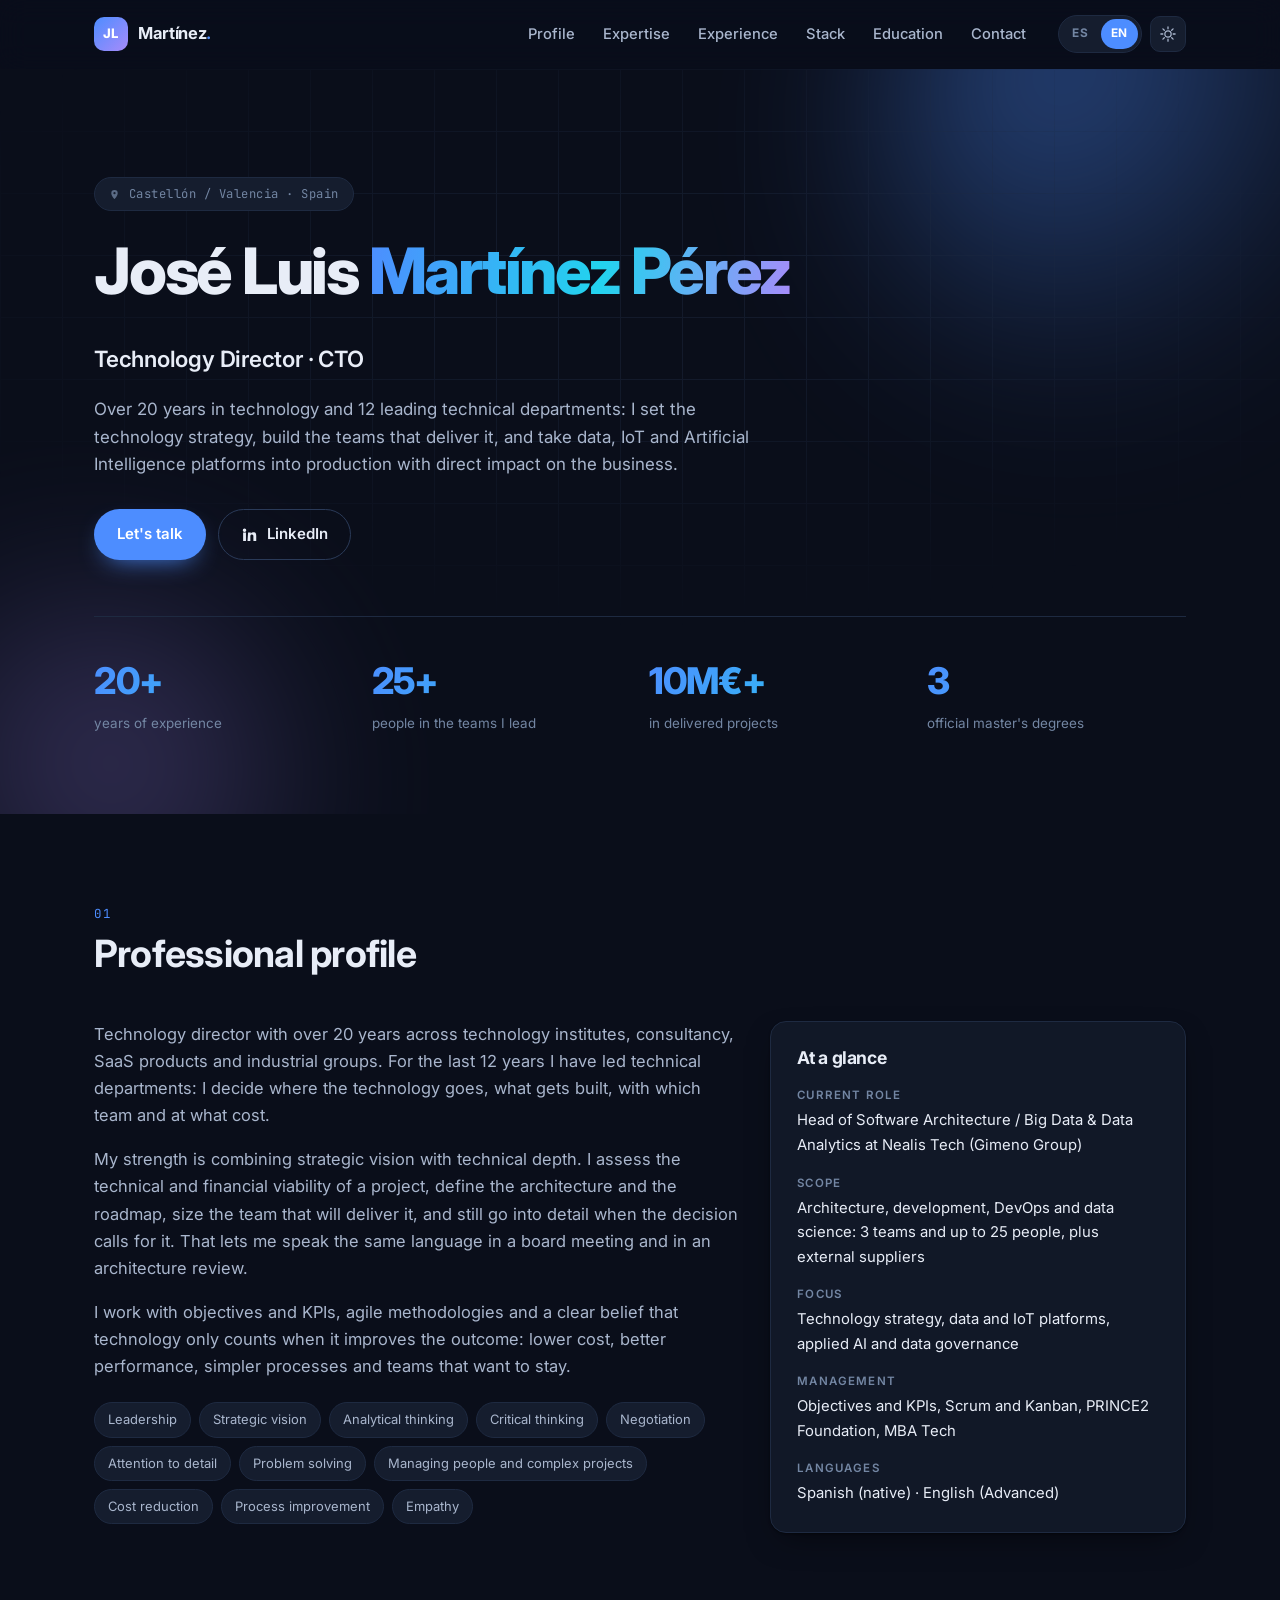
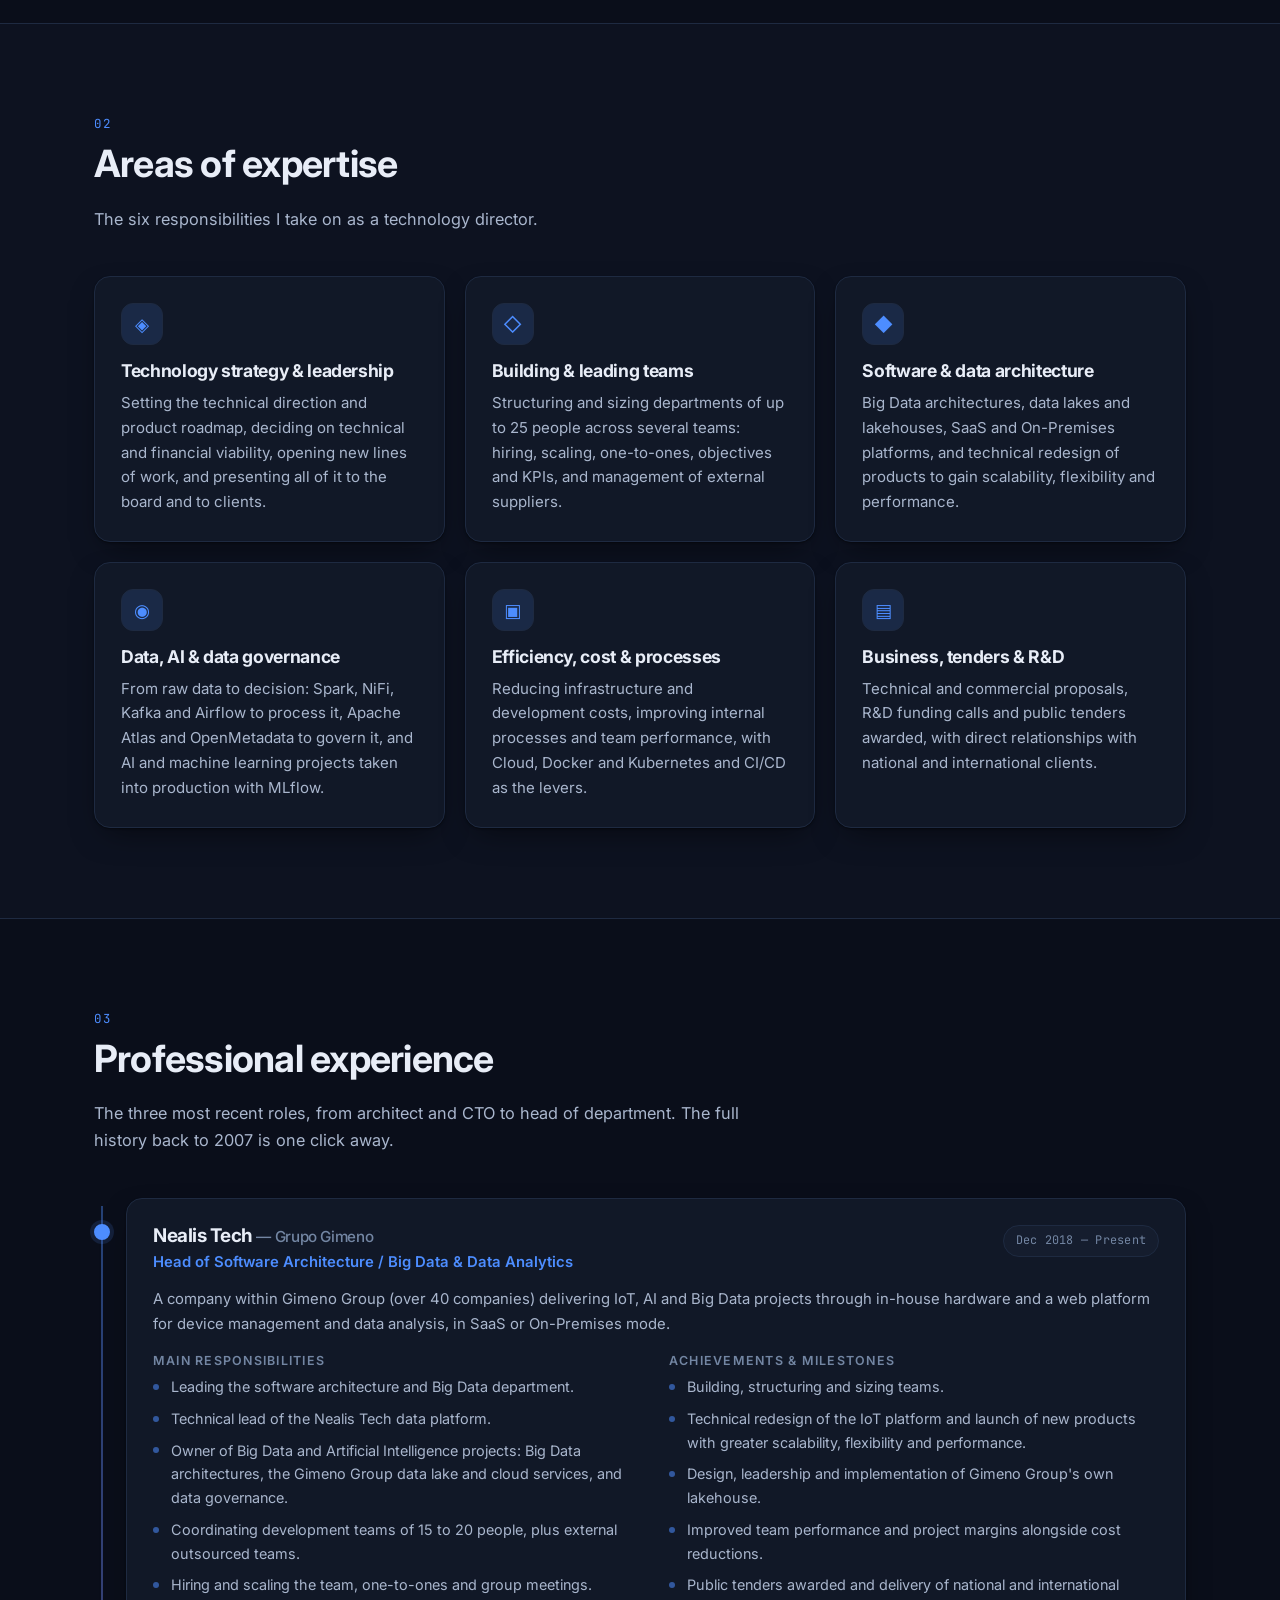
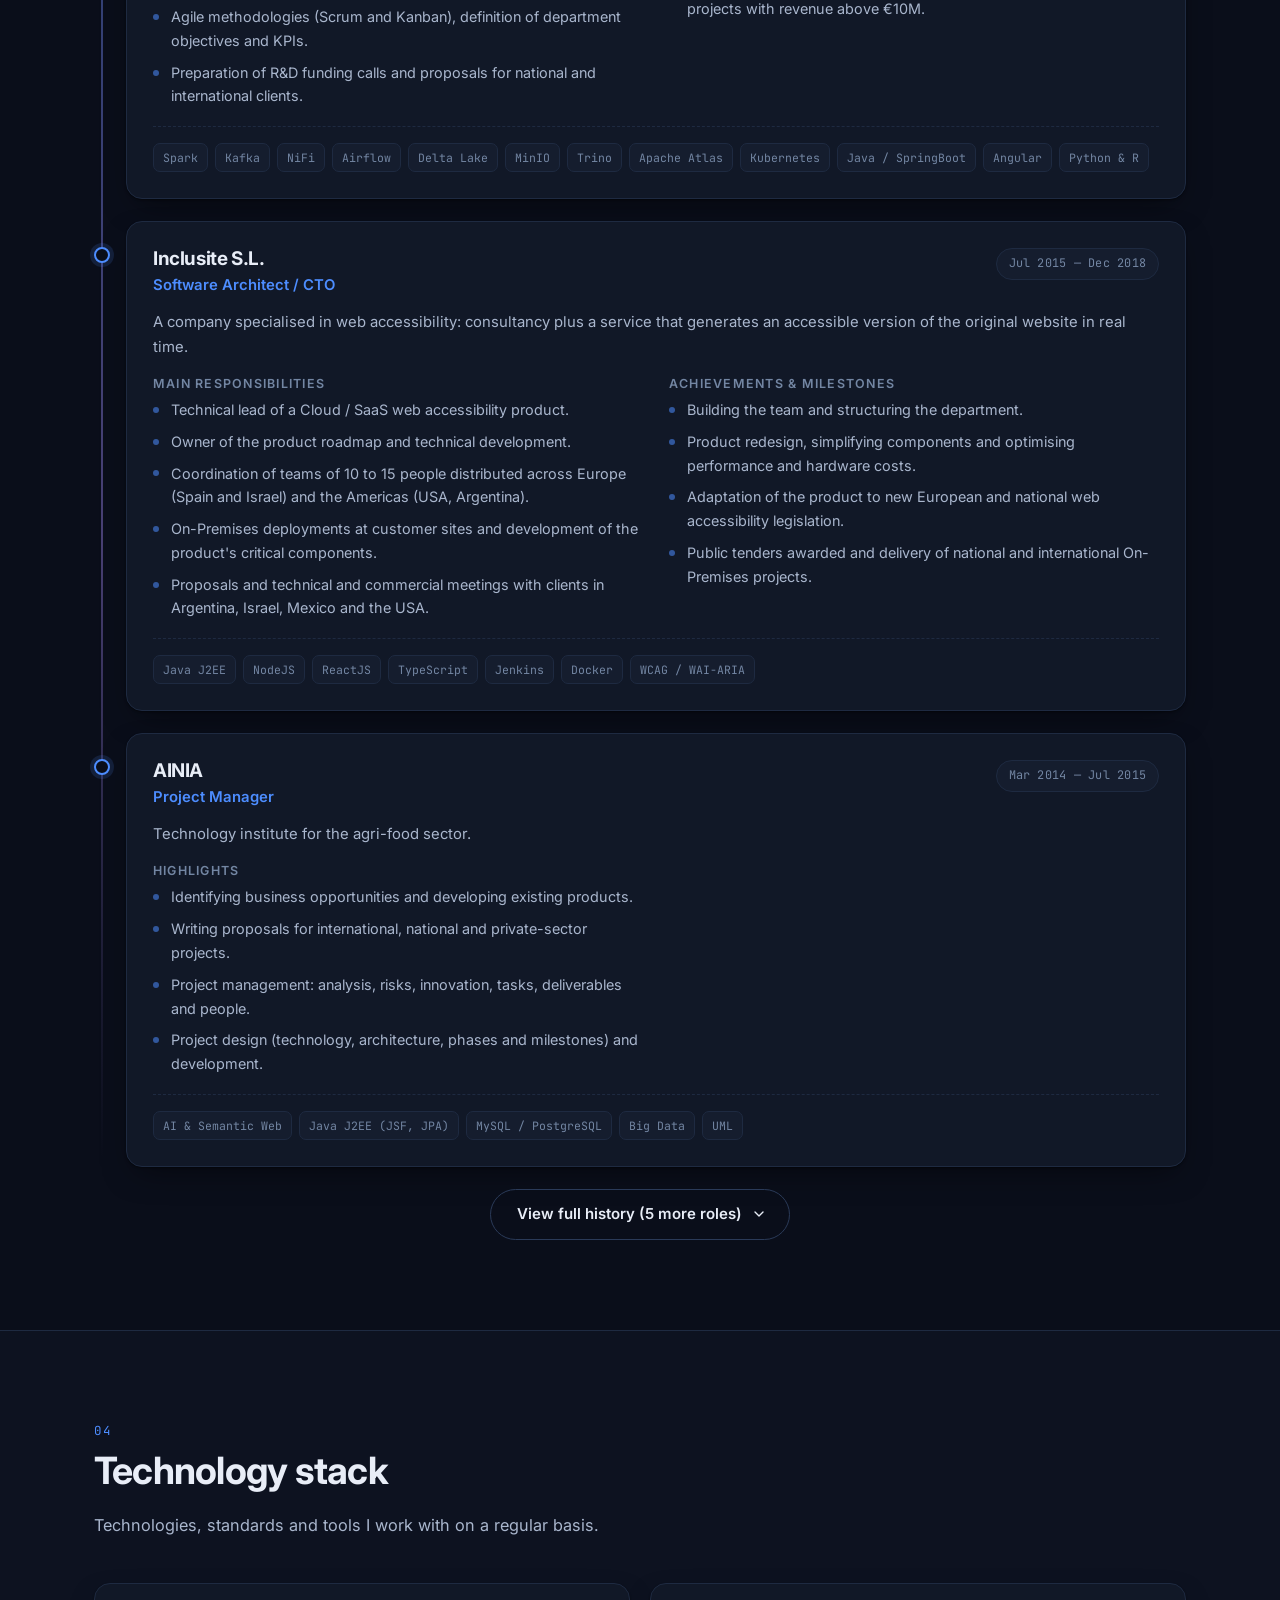
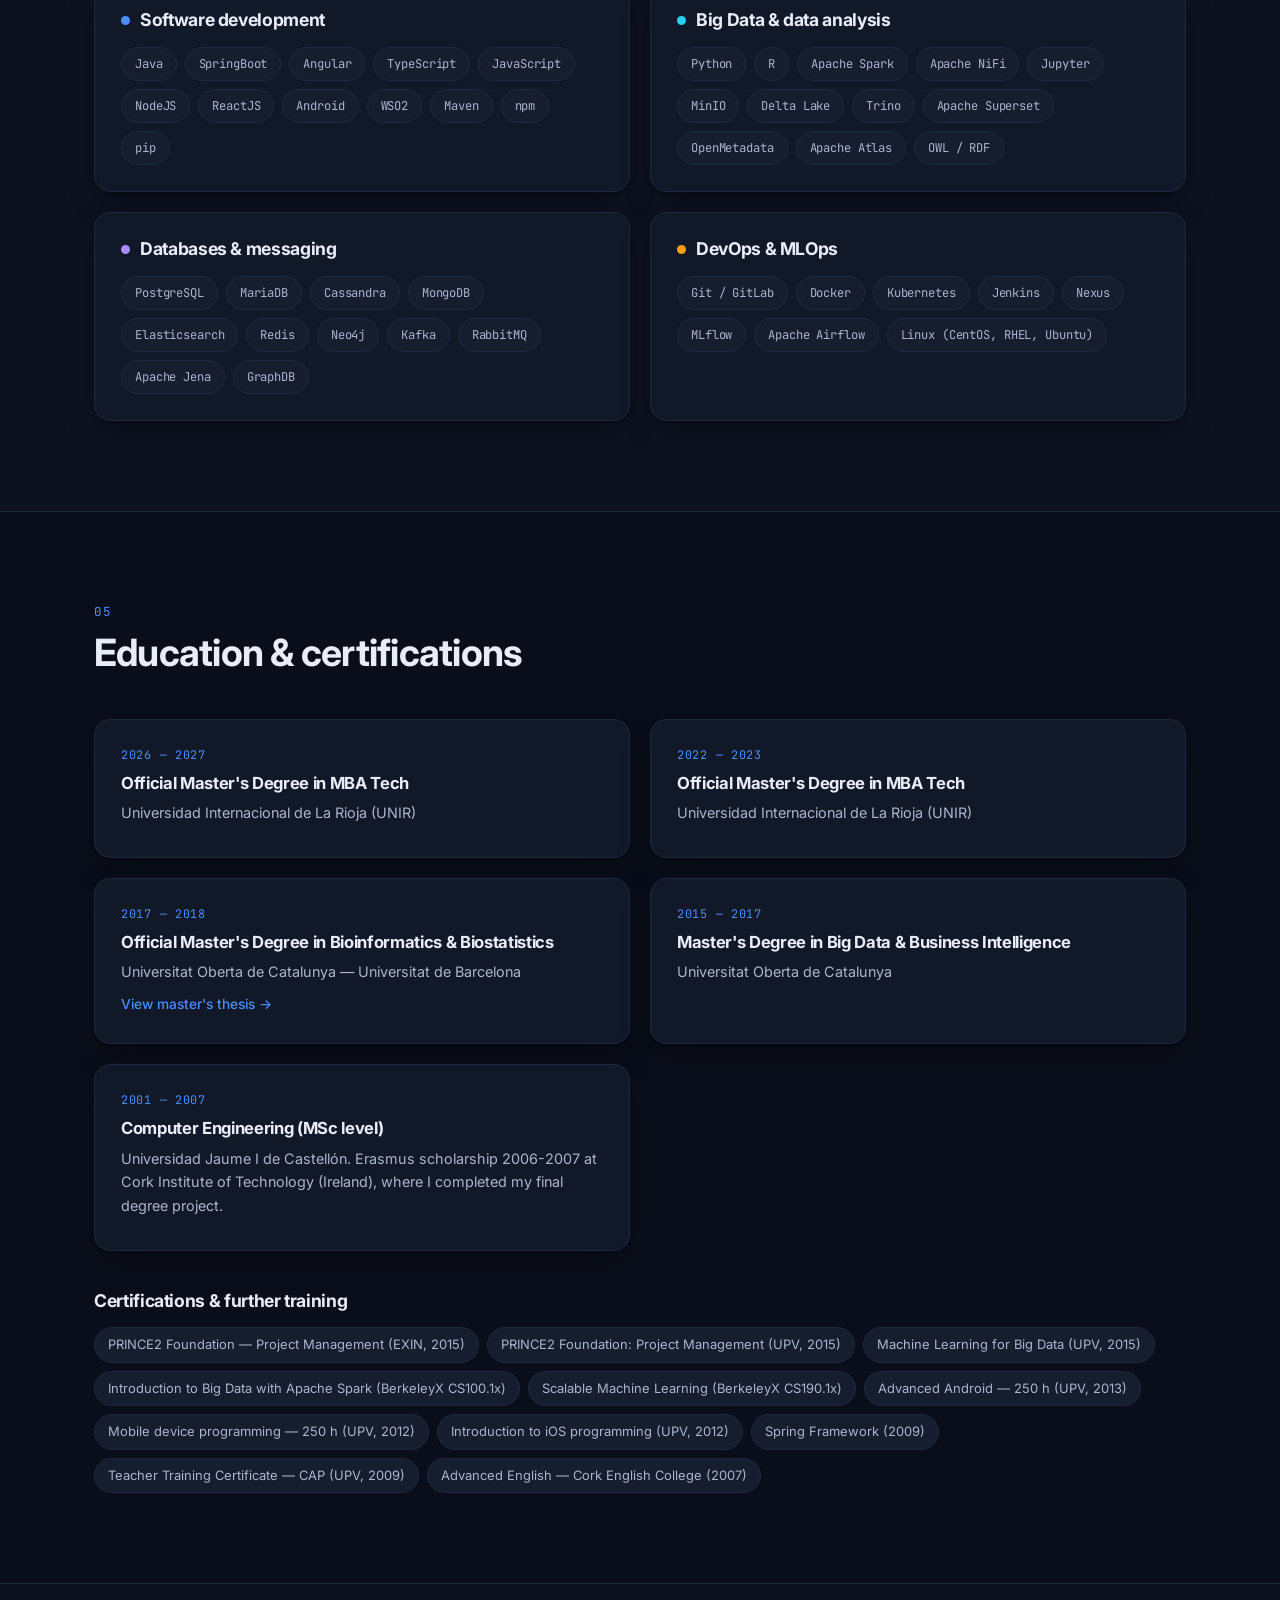
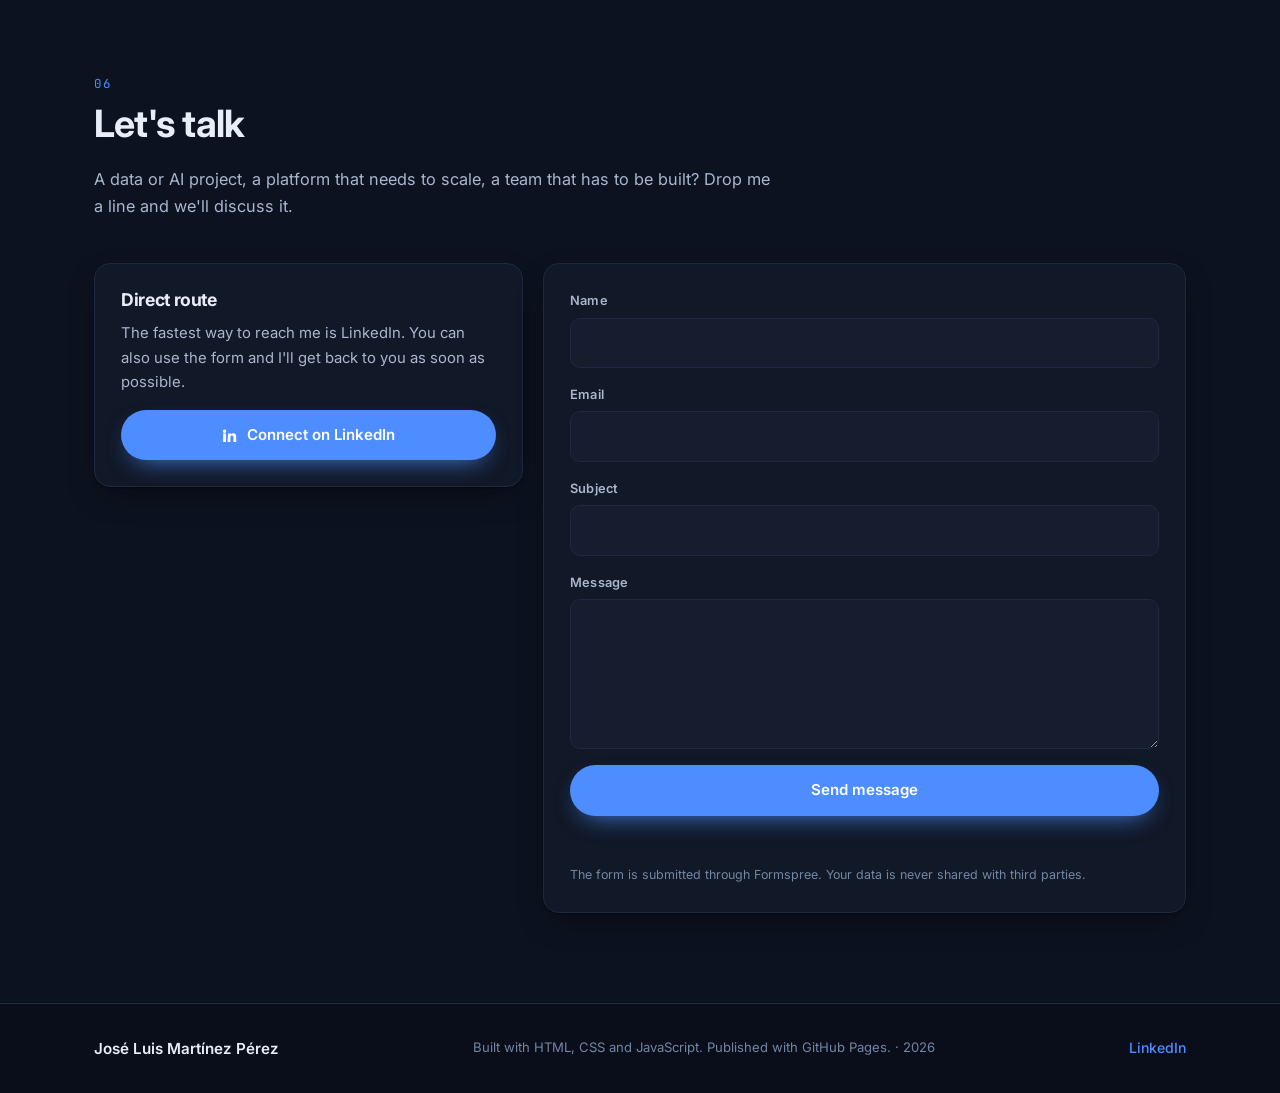
==== commit 30b31aa9: "Update index.html add education" ====
--- a/index.html
+++ b/index.html
@@ -461,6 +461,11 @@
 
       <div class="edu-grid">
         <article class="card edu reveal">
+          <span class="edu-year">2026 — 2027</span>
+          <h3 data-i18n="edu1.t">Máster AI Engineer</h3>
+          <p data-i18n="edu1.d">ThePower Tech School</p>
+        </article>
+        <article class="card edu reveal">
           <span class="edu-year">2022 — 2023</span>
           <h3 data-i18n="edu1.t">Máster oficial universitario en MBA Tech</h3>
           <p data-i18n="edu1.d">Universidad Internacional de La Rioja (UNIR)</p>
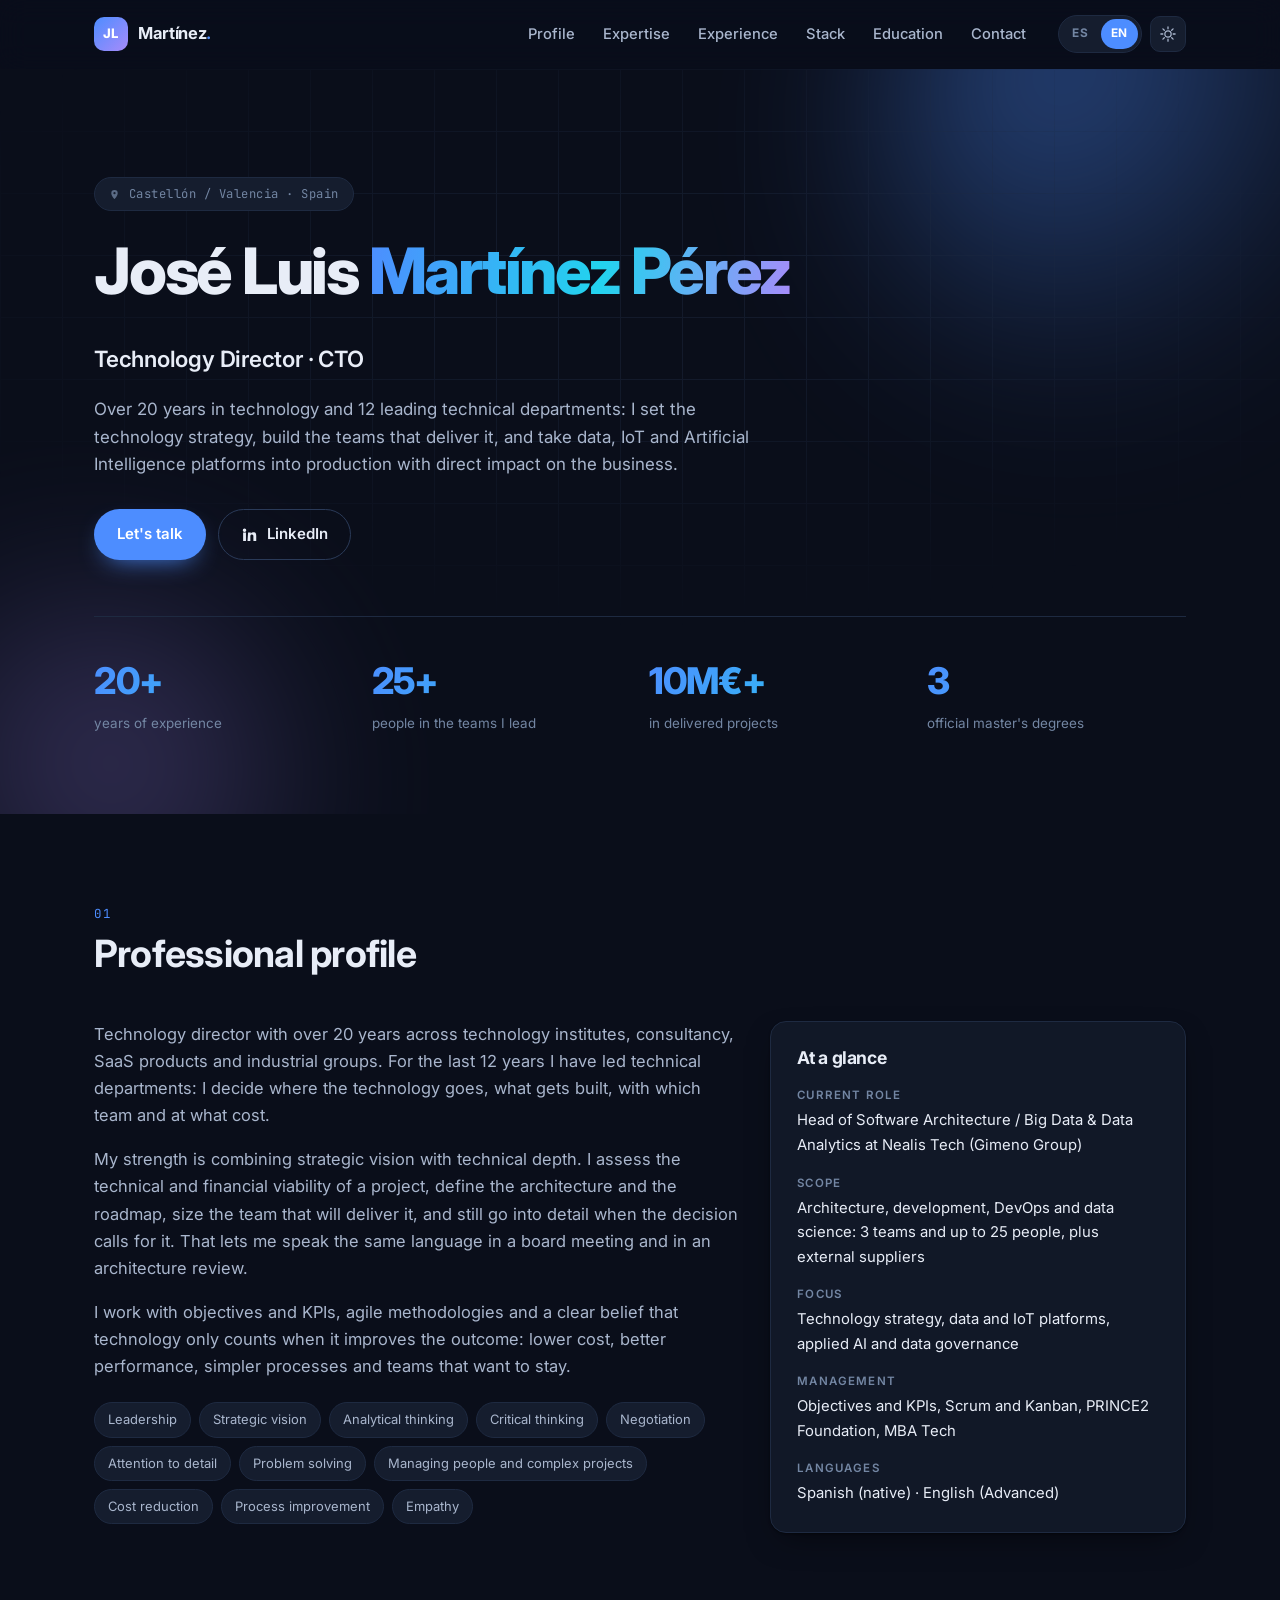
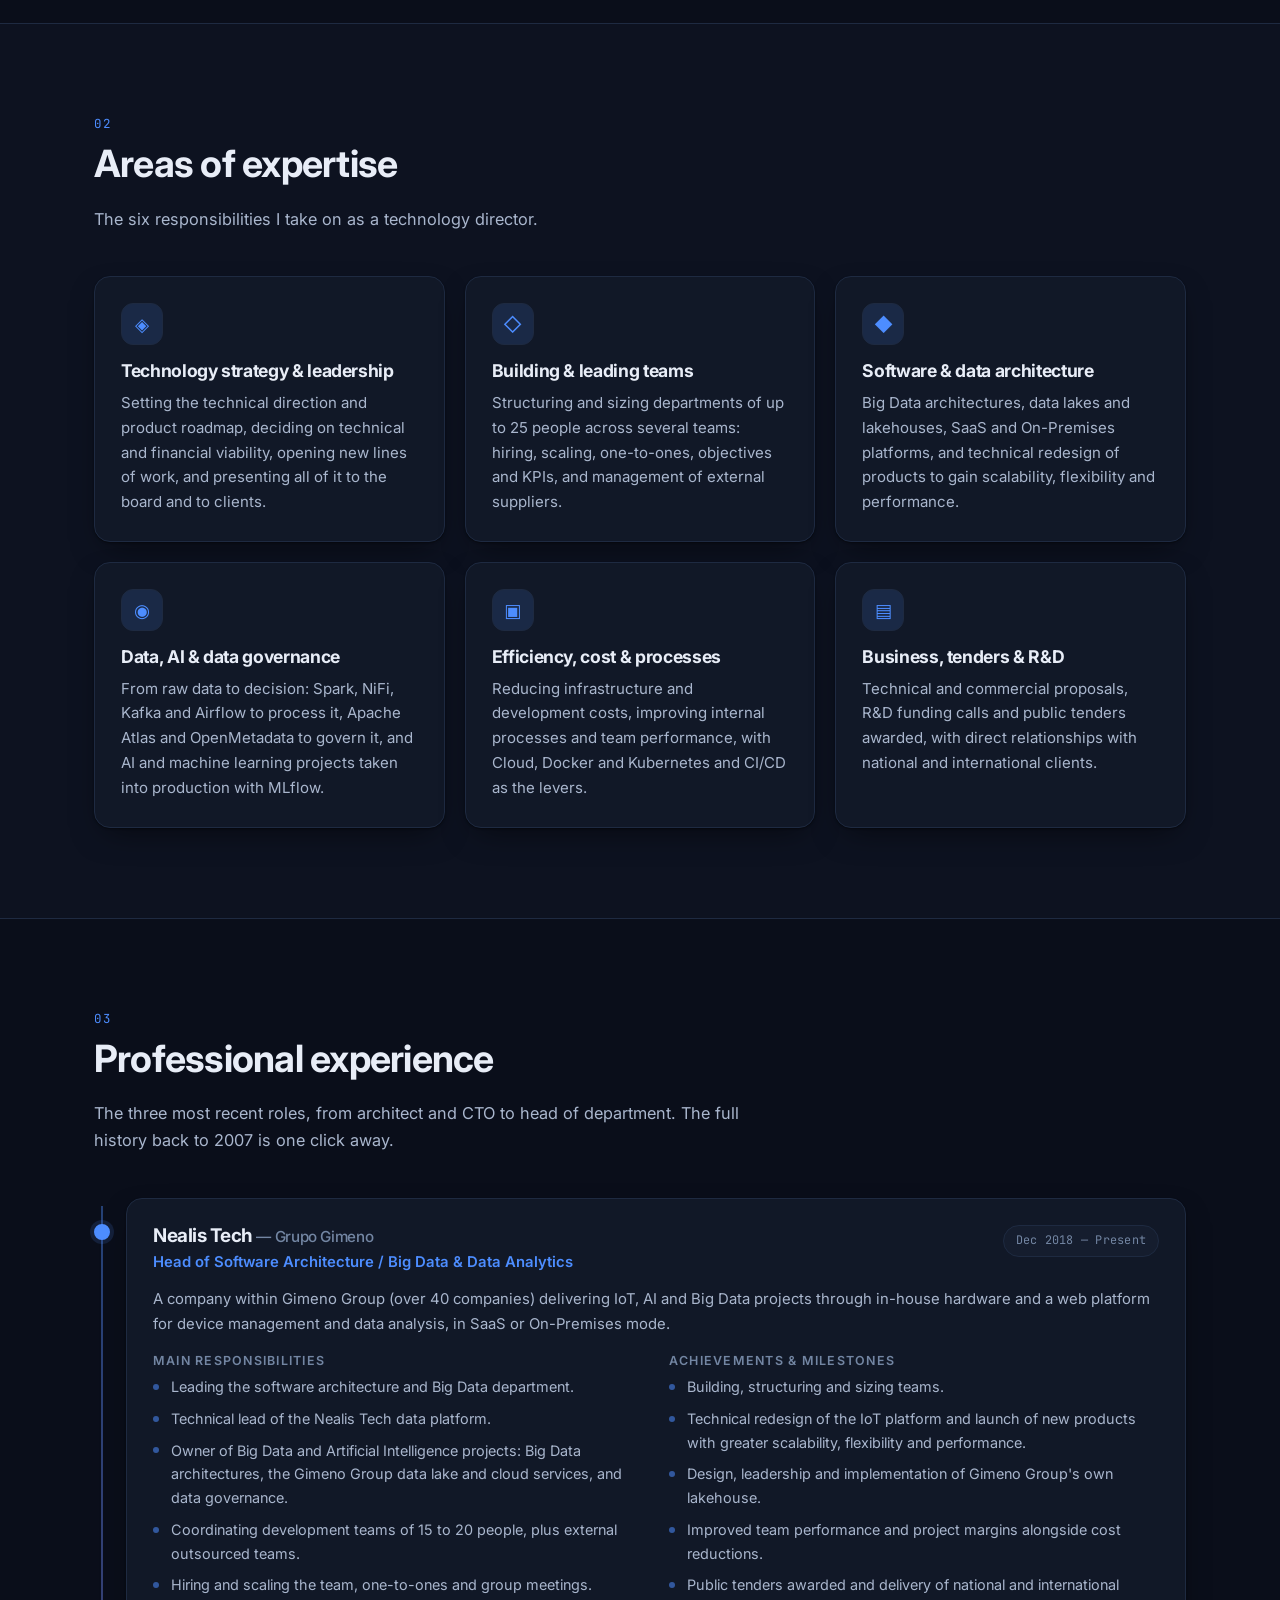
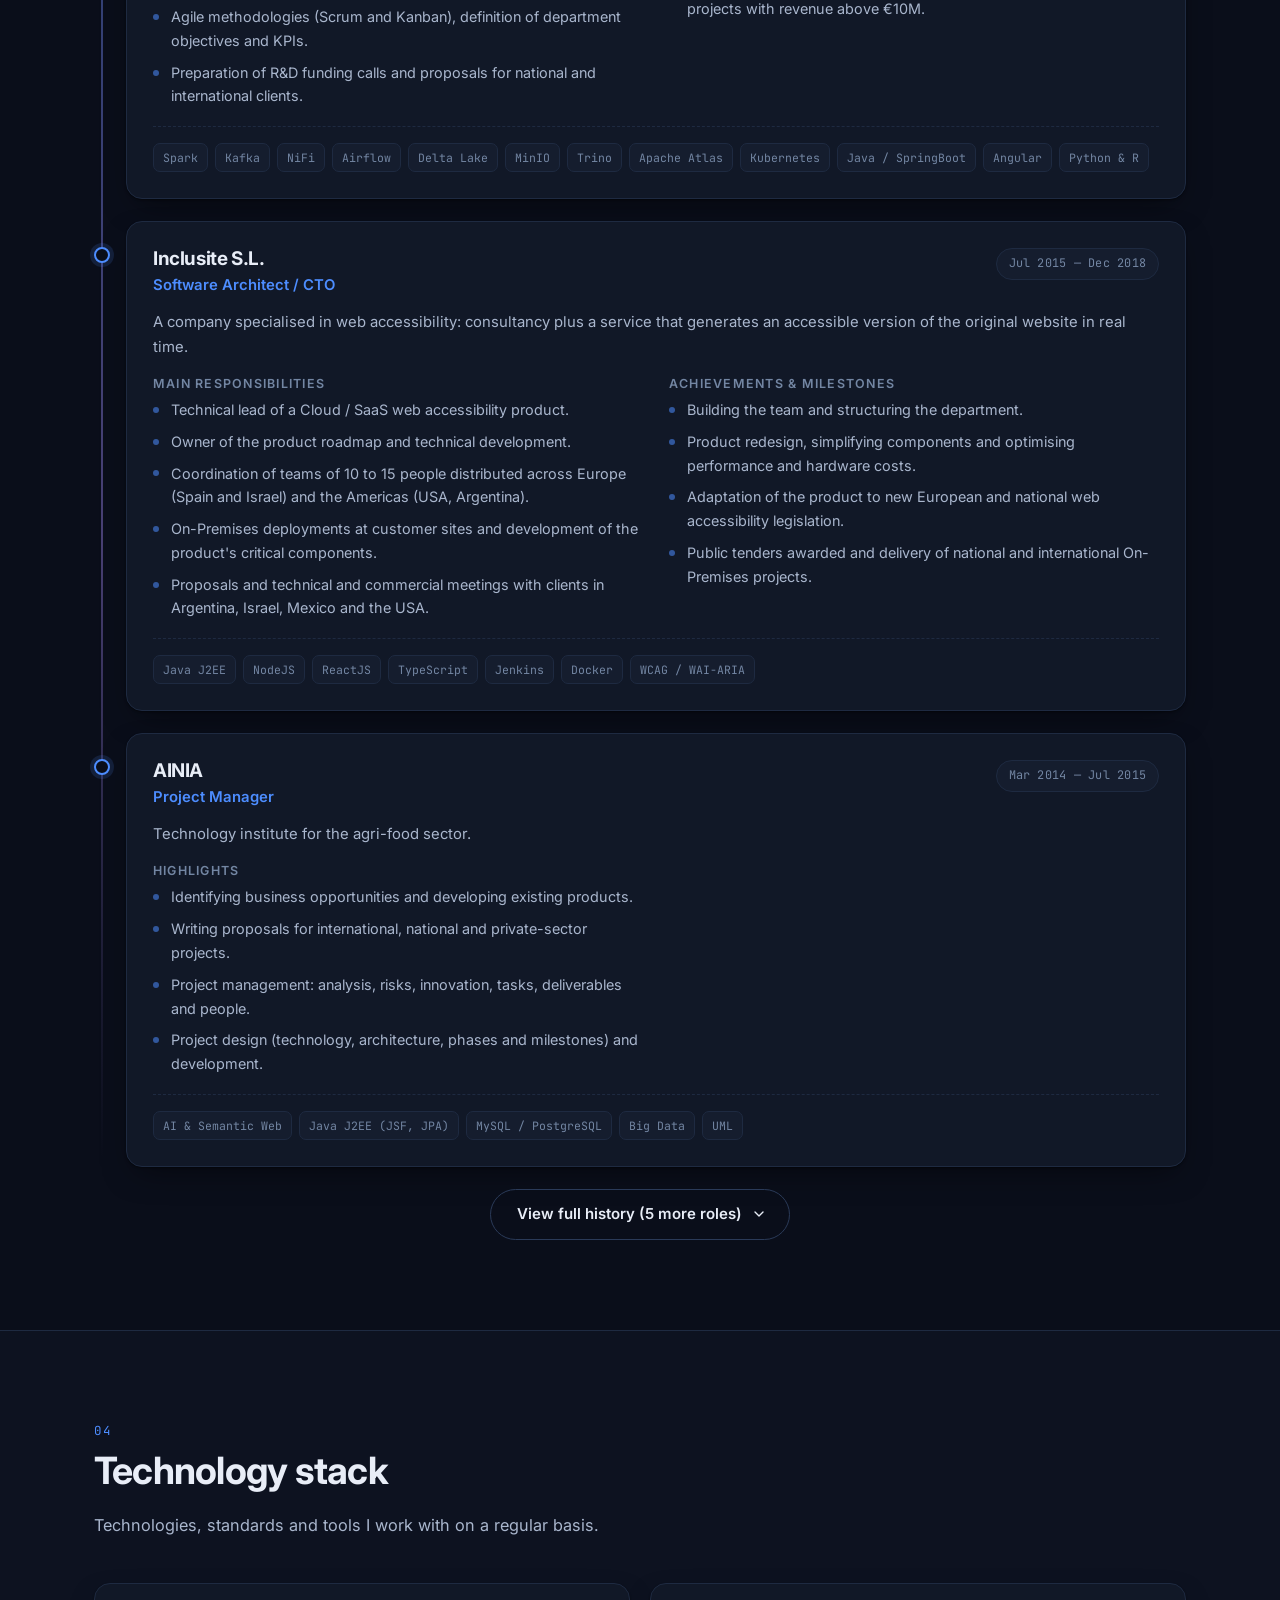
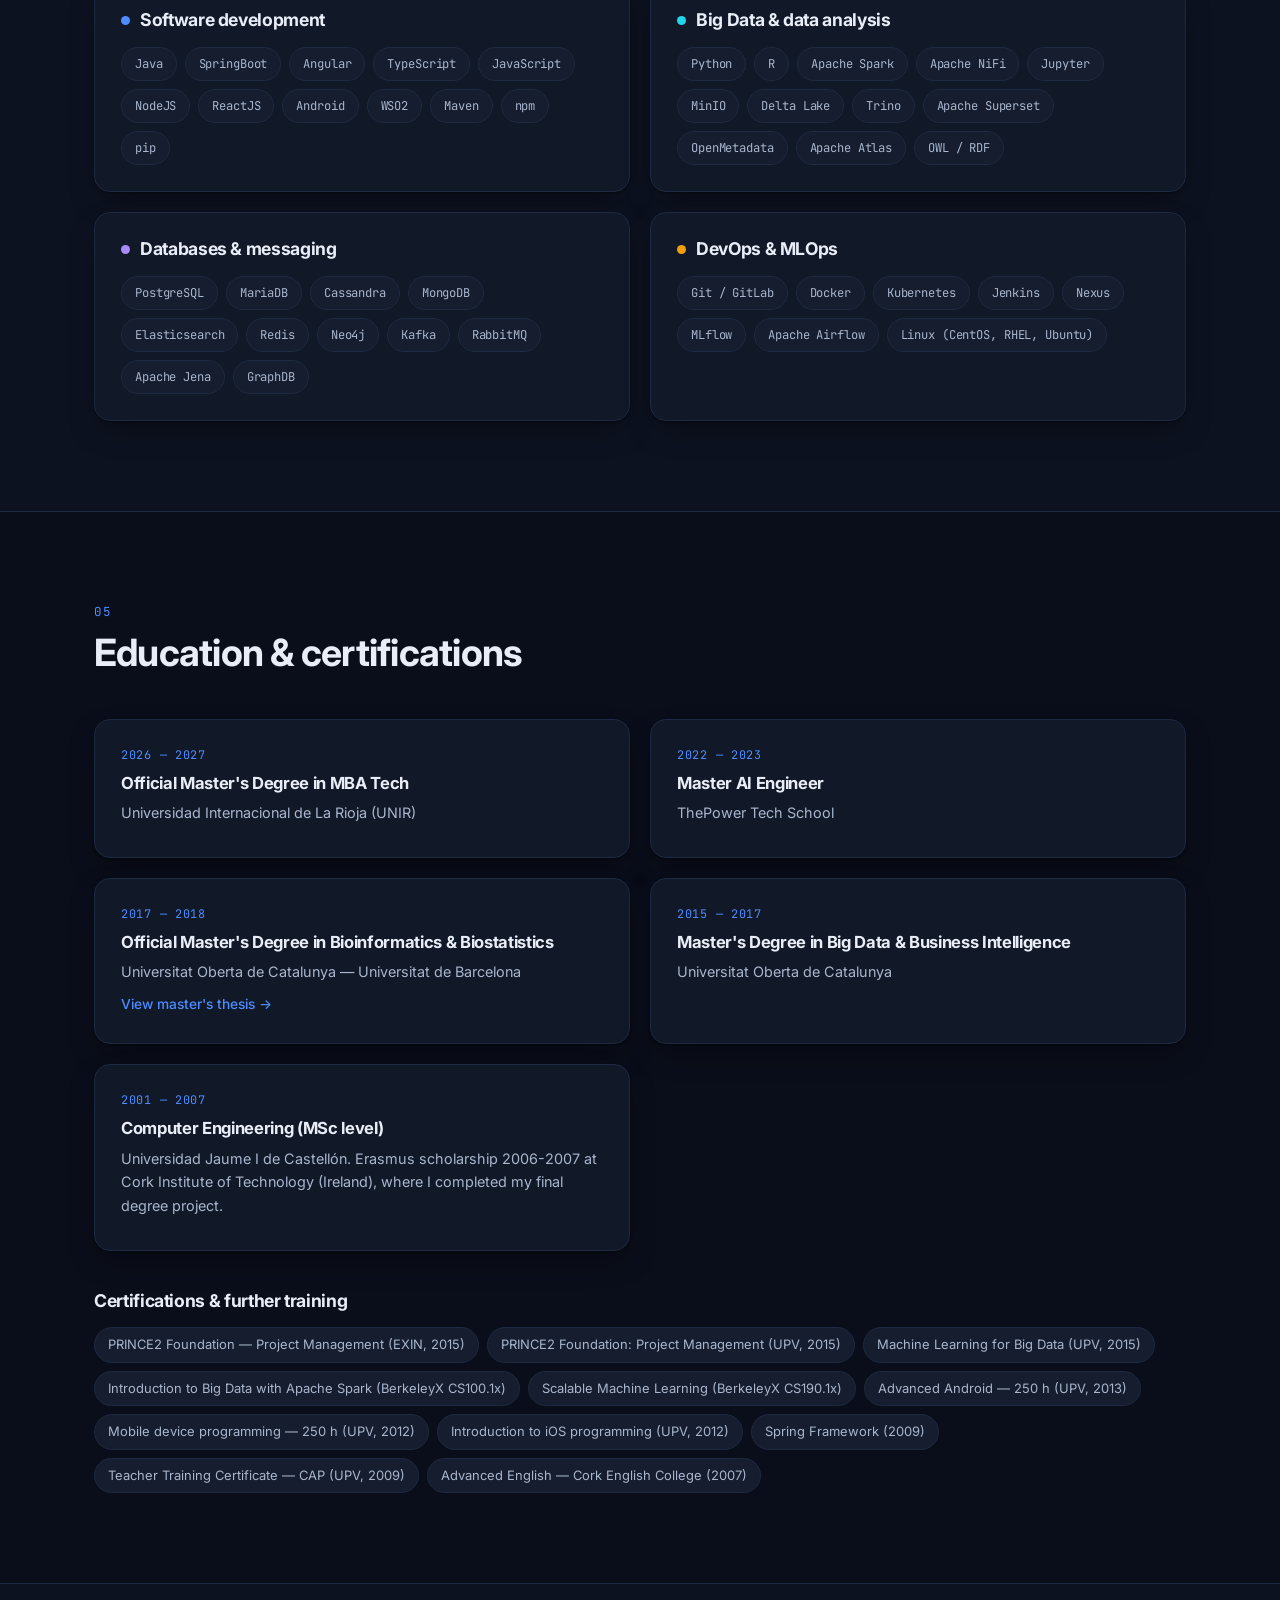
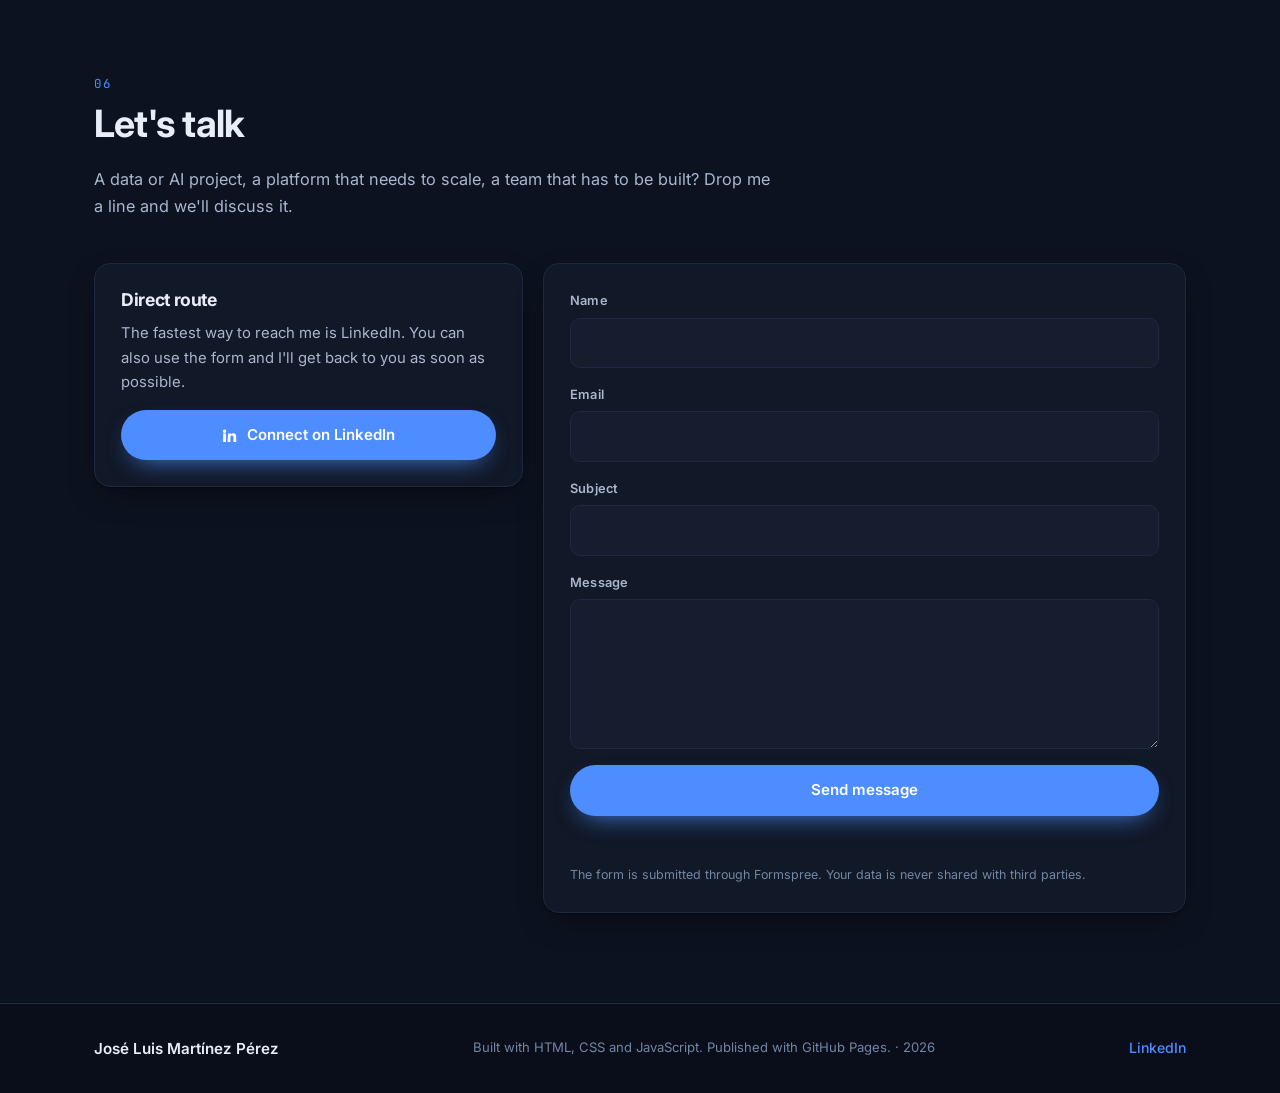
==== commit 089c8bd4: "Update index.html" ====
--- a/index.html
+++ b/index.html
@@ -467,8 +467,8 @@
         </article>
         <article class="card edu reveal">
           <span class="edu-year">2022 — 2023</span>
-          <h3 data-i18n="edu1.t">Máster oficial universitario en MBA Tech</h3>
-          <p data-i18n="edu1.d">Universidad Internacional de La Rioja (UNIR)</p>
+          <h3 data-i18n="edu5.t">"Máster AI Engineer</h3>
+          <p data-i18n="edu5.d">ThePower Tech School</p>
         </article>
         <article class="card edu reveal">
           <span class="edu-year">2017 — 2018</span>
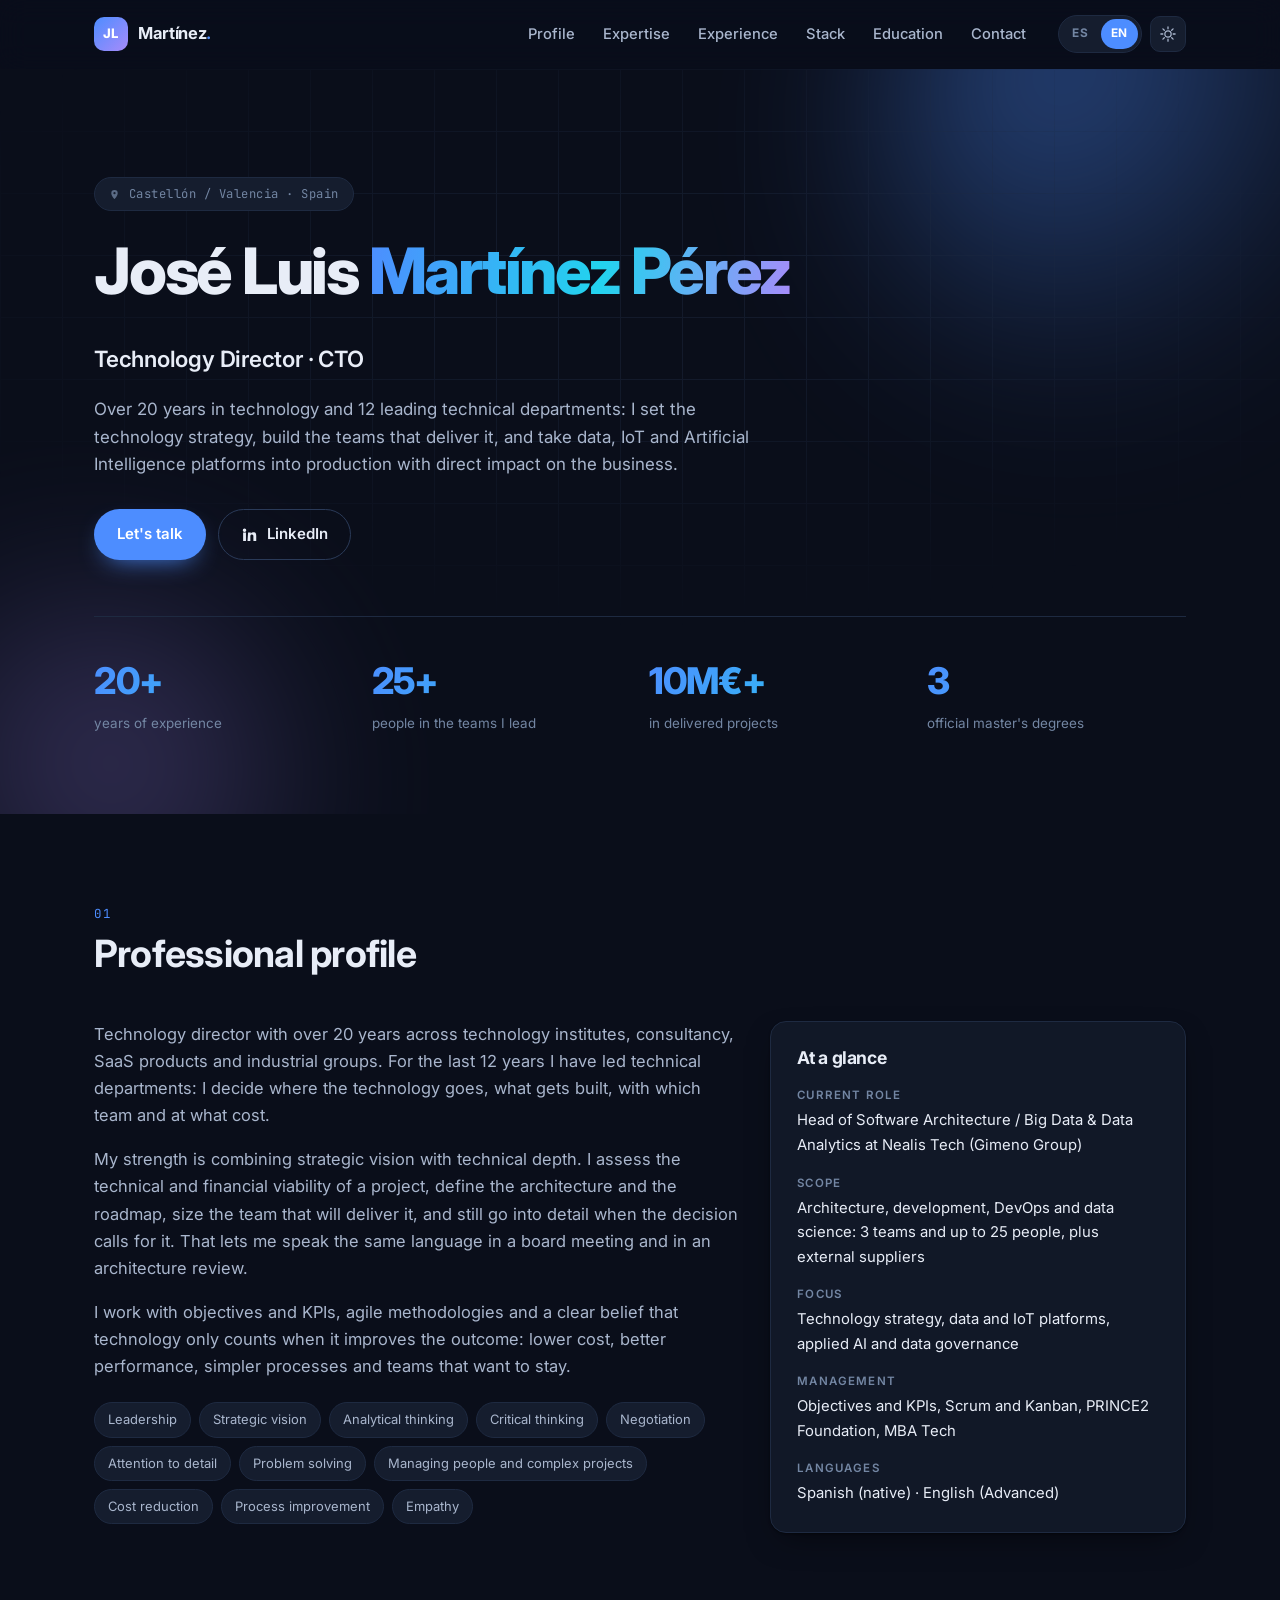
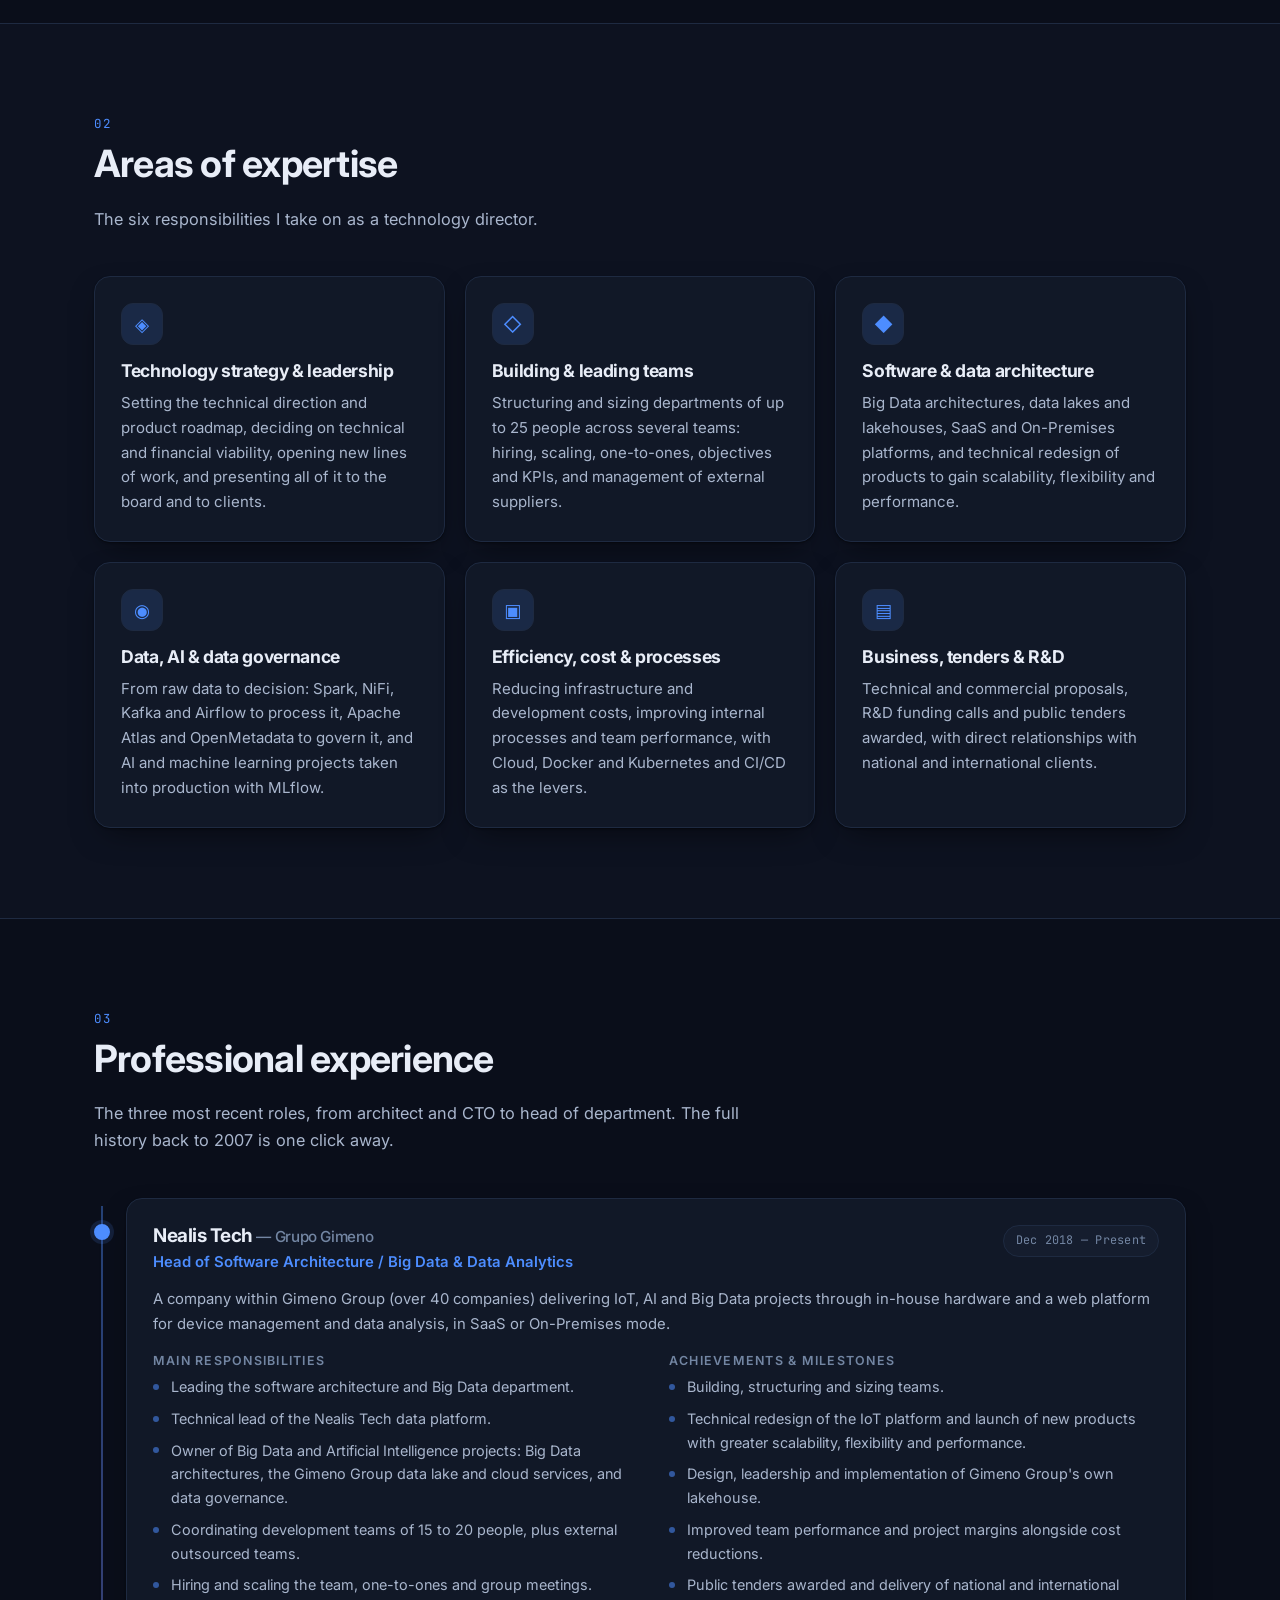
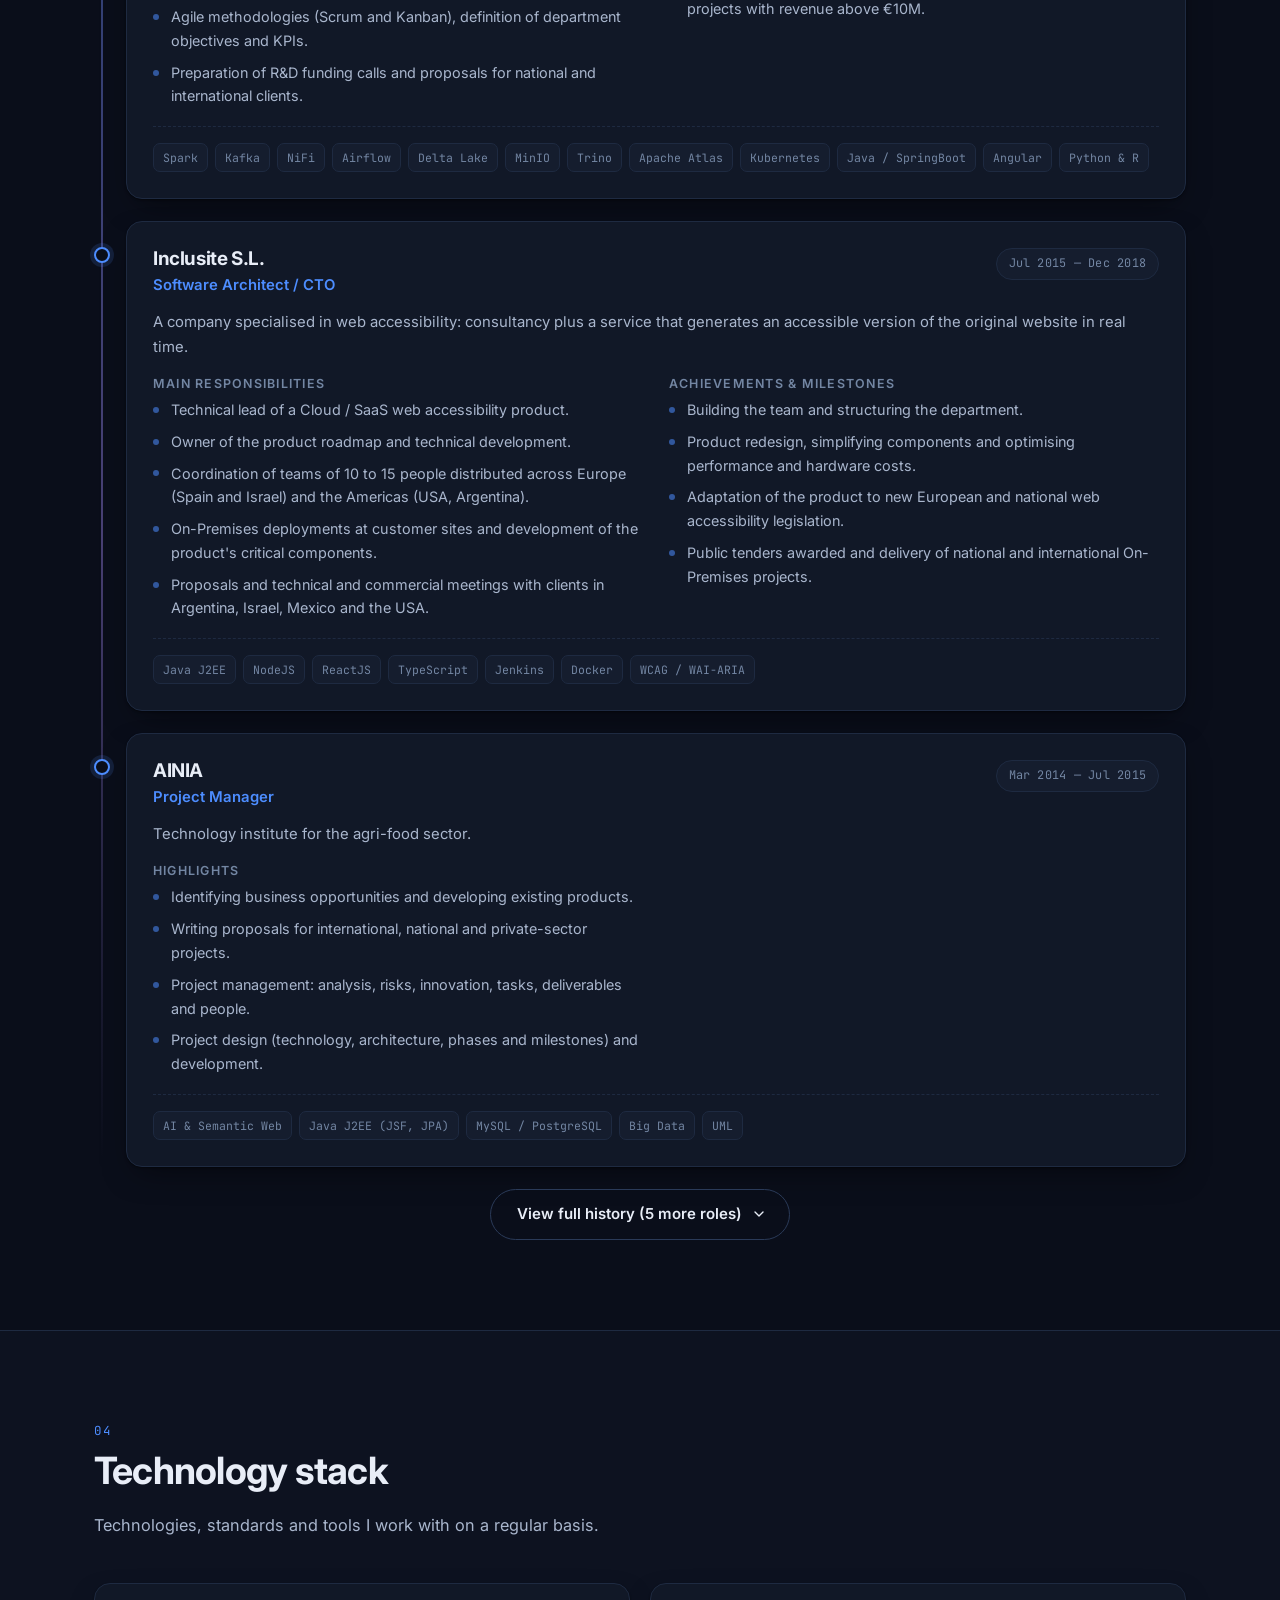
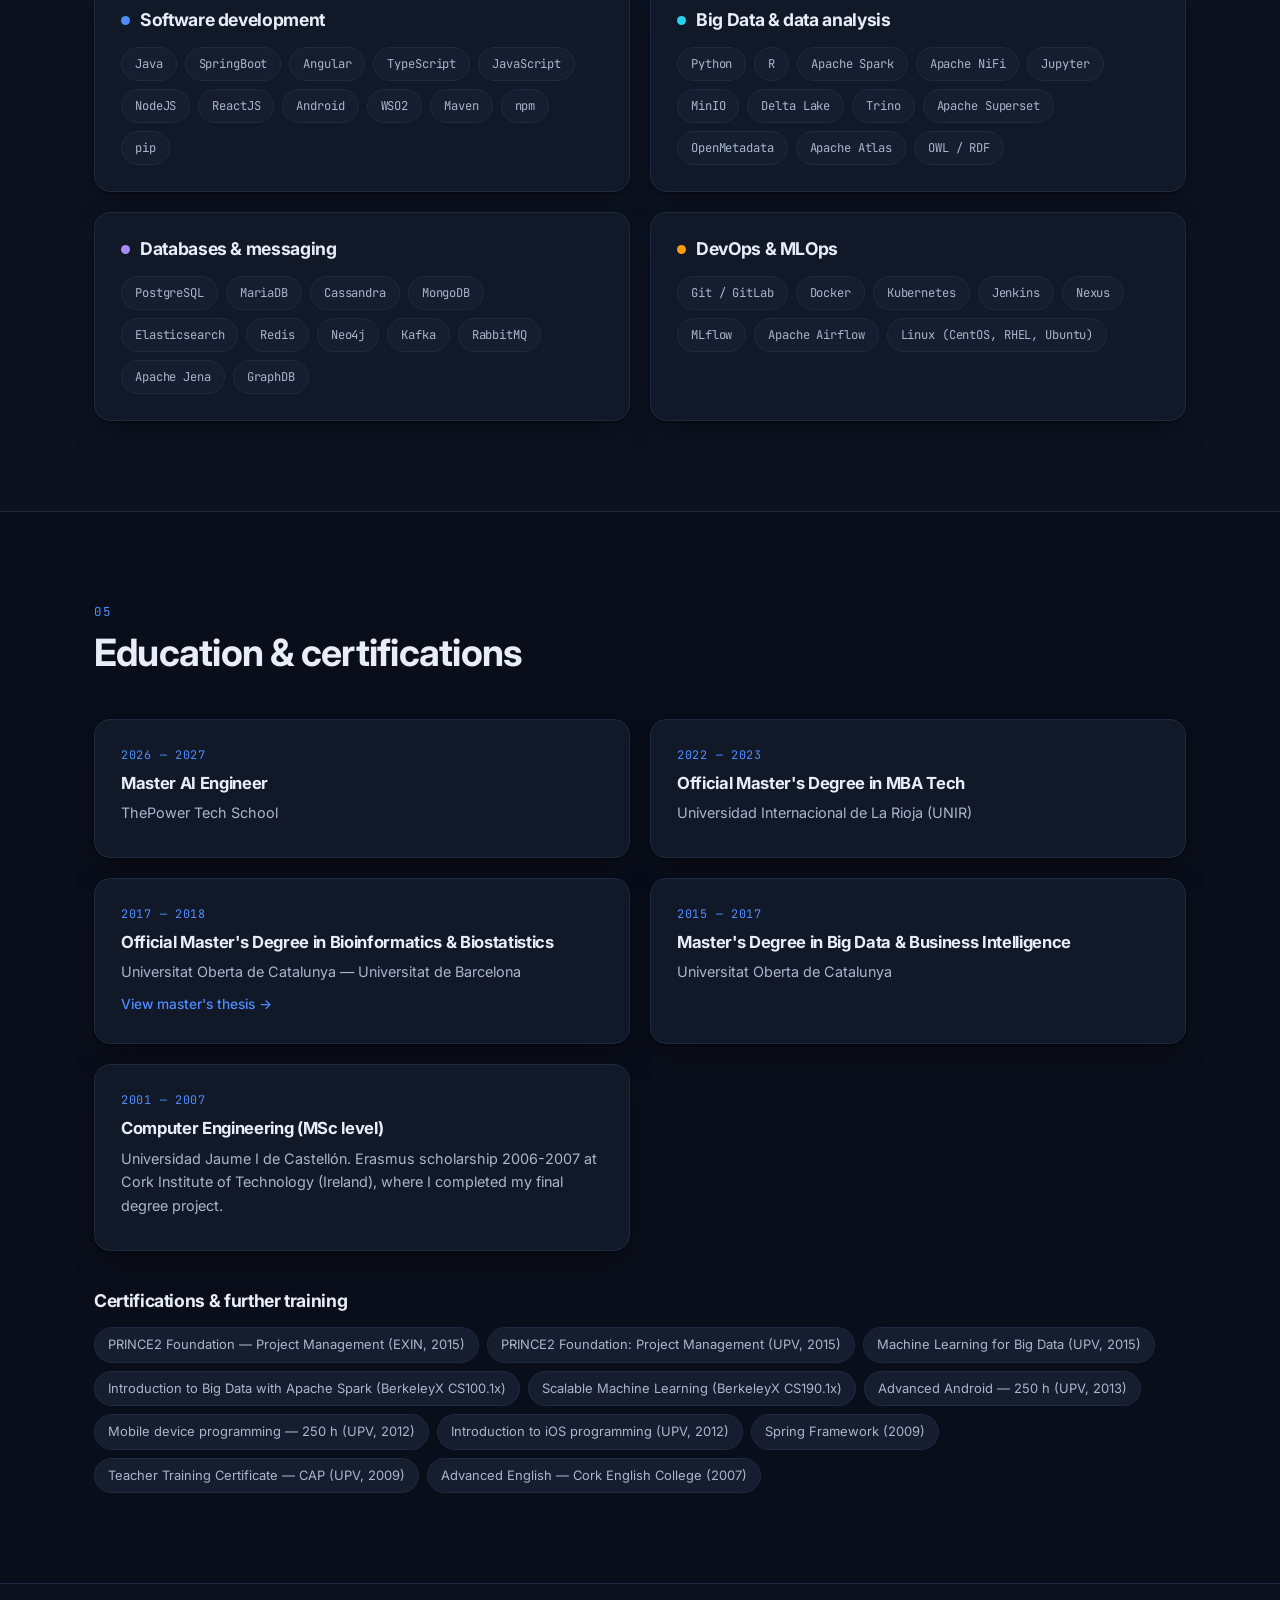
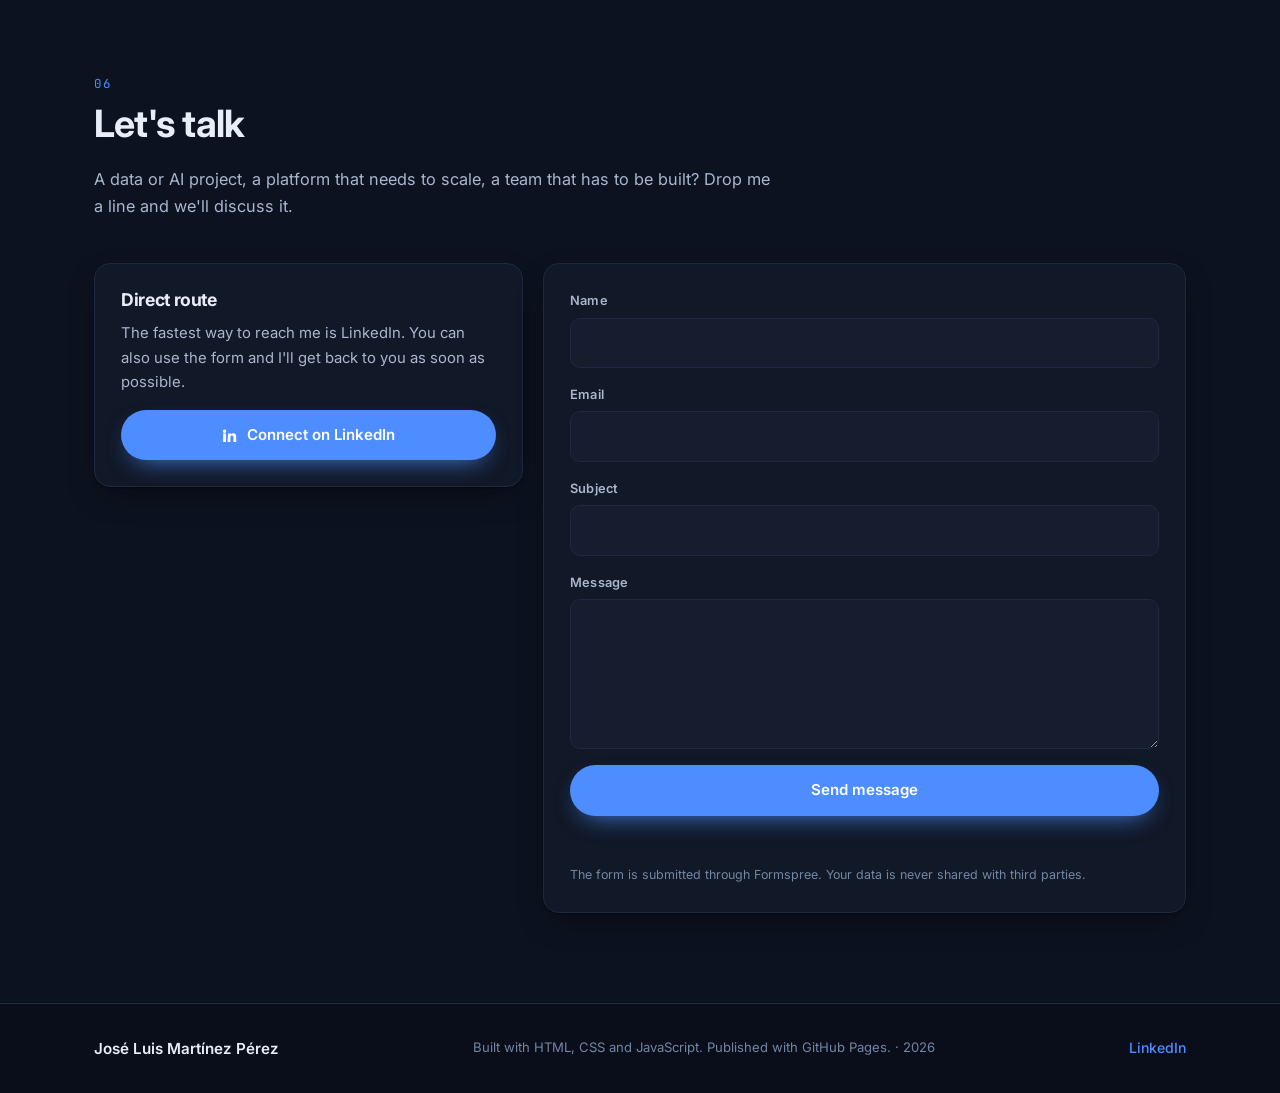
==== commit 6109a59f: "Update index.html" ====
--- a/index.html
+++ b/index.html
@@ -462,13 +462,13 @@
       <div class="edu-grid">
         <article class="card edu reveal">
           <span class="edu-year">2026 — 2027</span>
-          <h3 data-i18n="edu1.t">Máster AI Engineer</h3>
-          <p data-i18n="edu1.d">ThePower Tech School</p>
+          <h3 data-i18n="edu5.t">Máster AI Engineer</h3>
+          <p data-i18n="edu5.d">ThePower Tech School</p>
         </article>
         <article class="card edu reveal">
           <span class="edu-year">2022 — 2023</span>
-          <h3 data-i18n="edu5.t">"Máster AI Engineer</h3>
-          <p data-i18n="edu5.d">ThePower Tech School</p>
+          <h3 data-i18n="edu1.t">Máster oficial universitario en MBA Tech</h3>
+          <p data-i18n="edu1.d">Universidad Internacional de La Rioja (UNIR)</p>
         </article>
         <article class="card edu reveal">
           <span class="edu-year">2017 — 2018</span>
